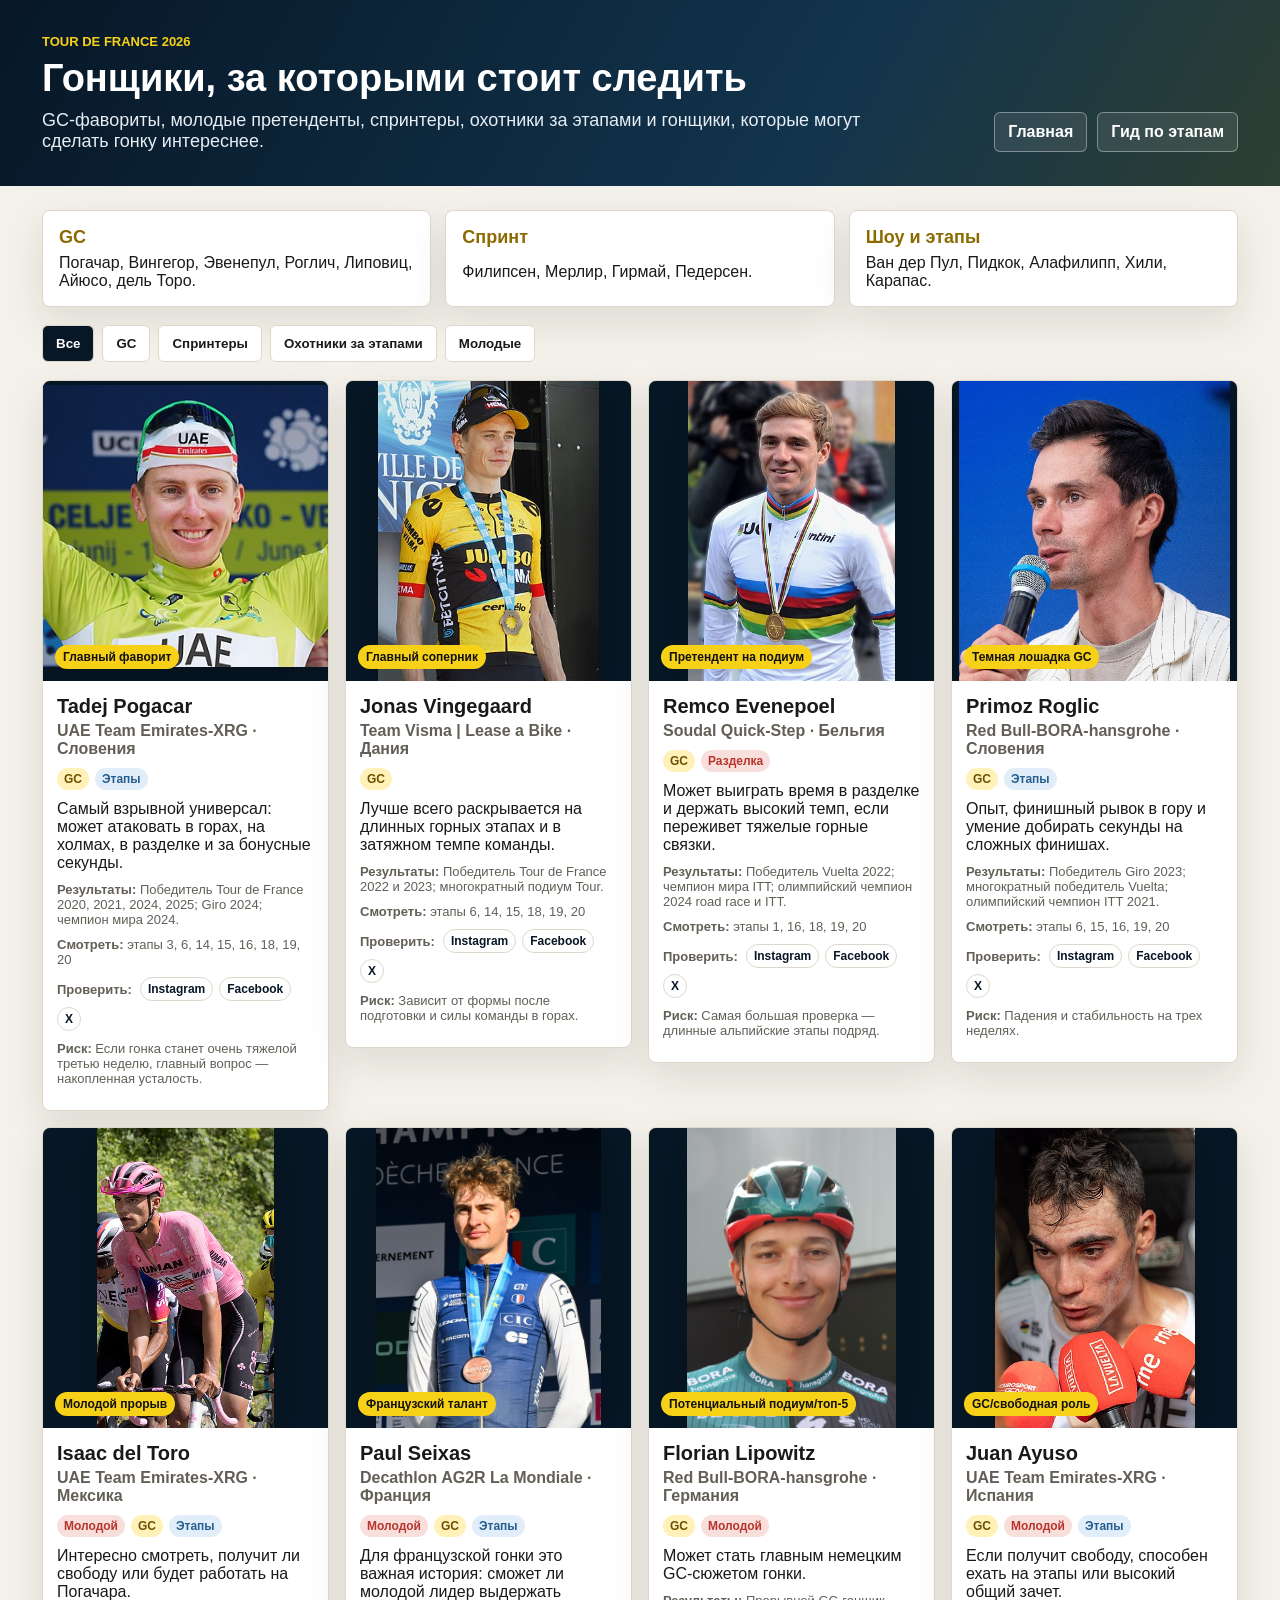
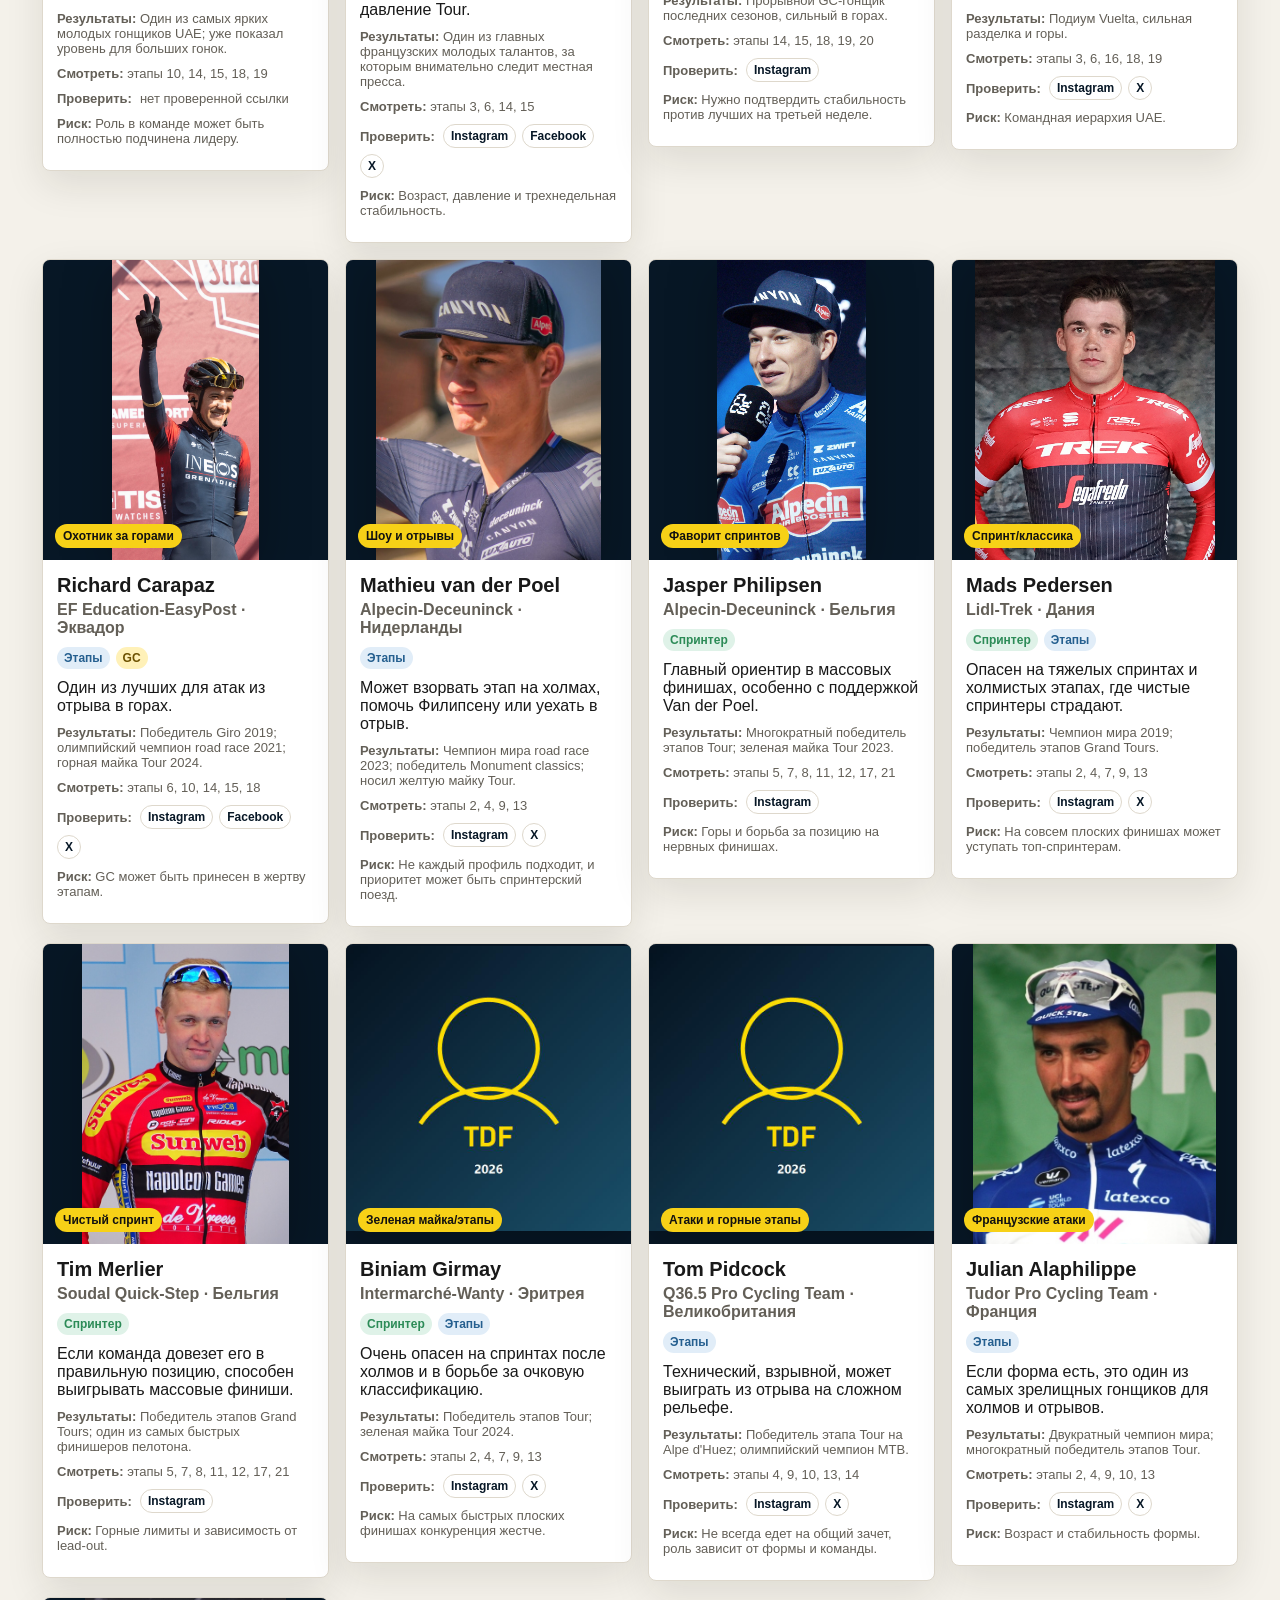
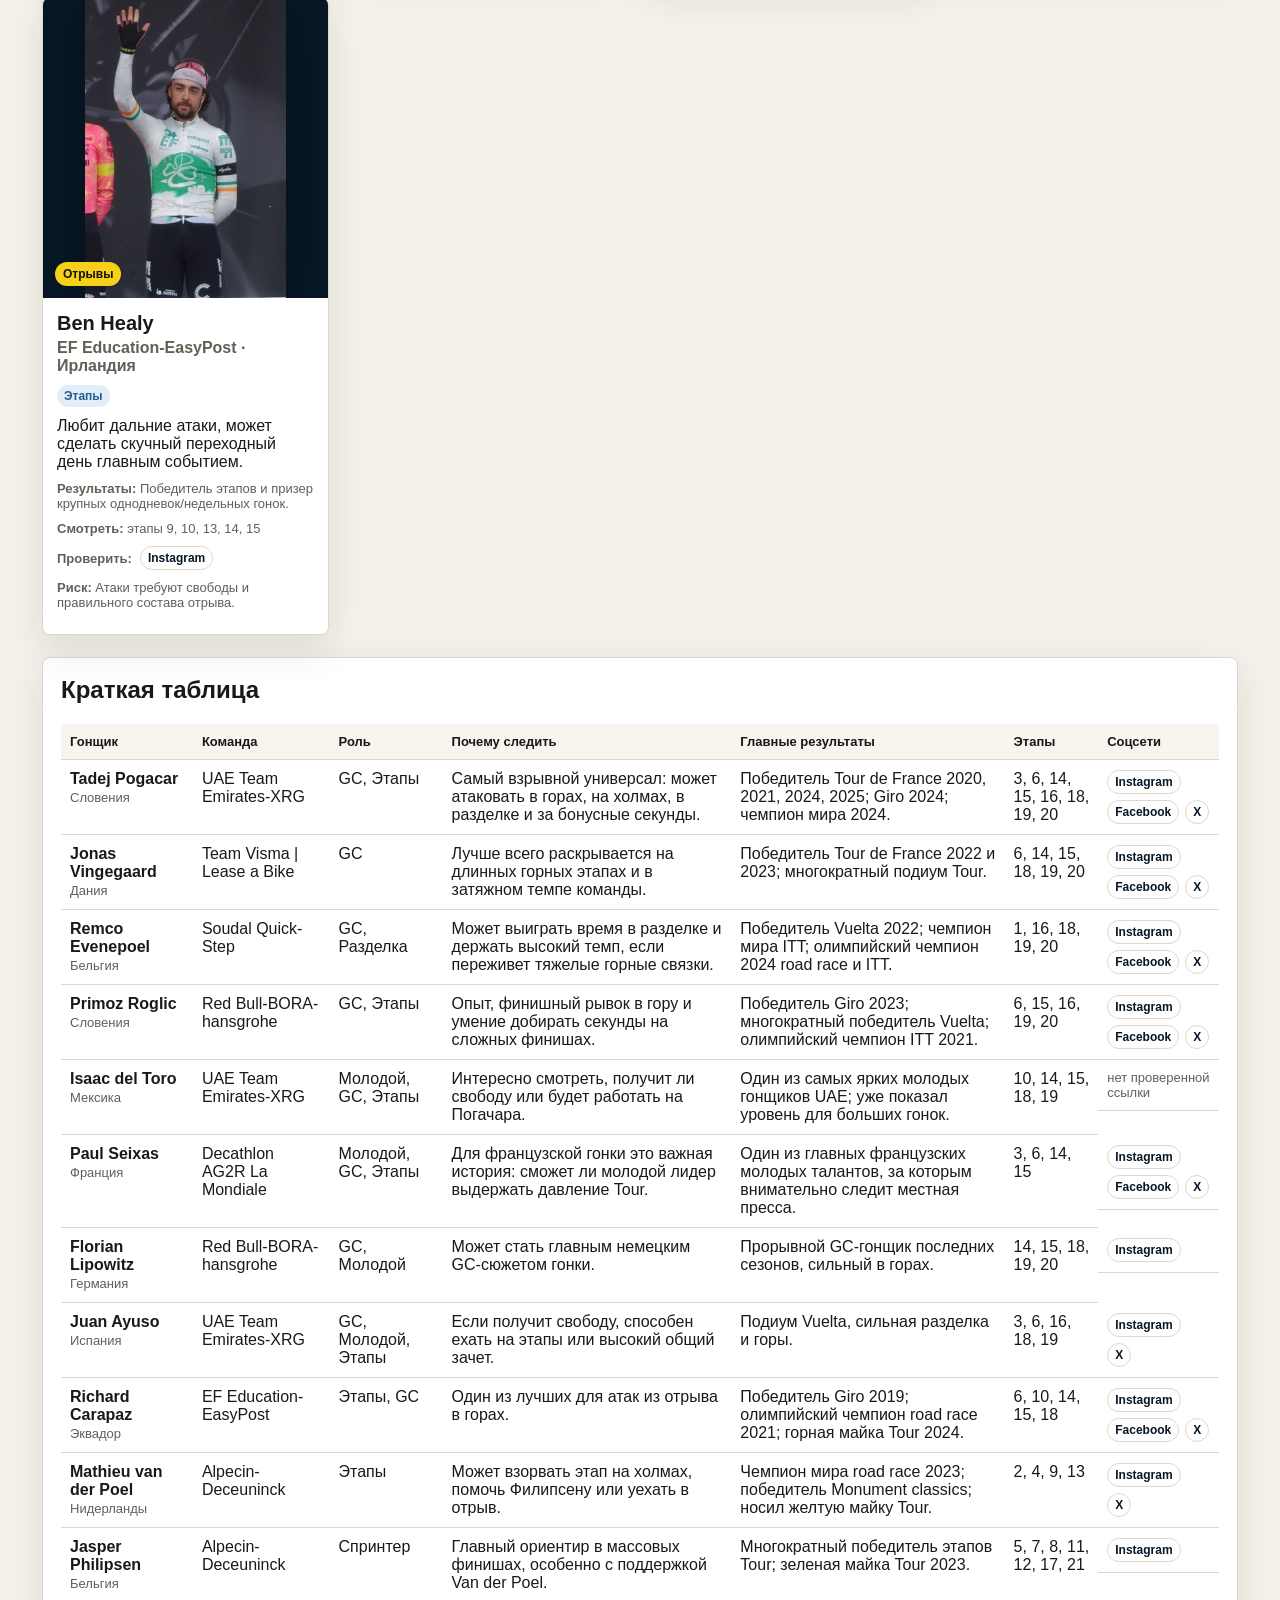
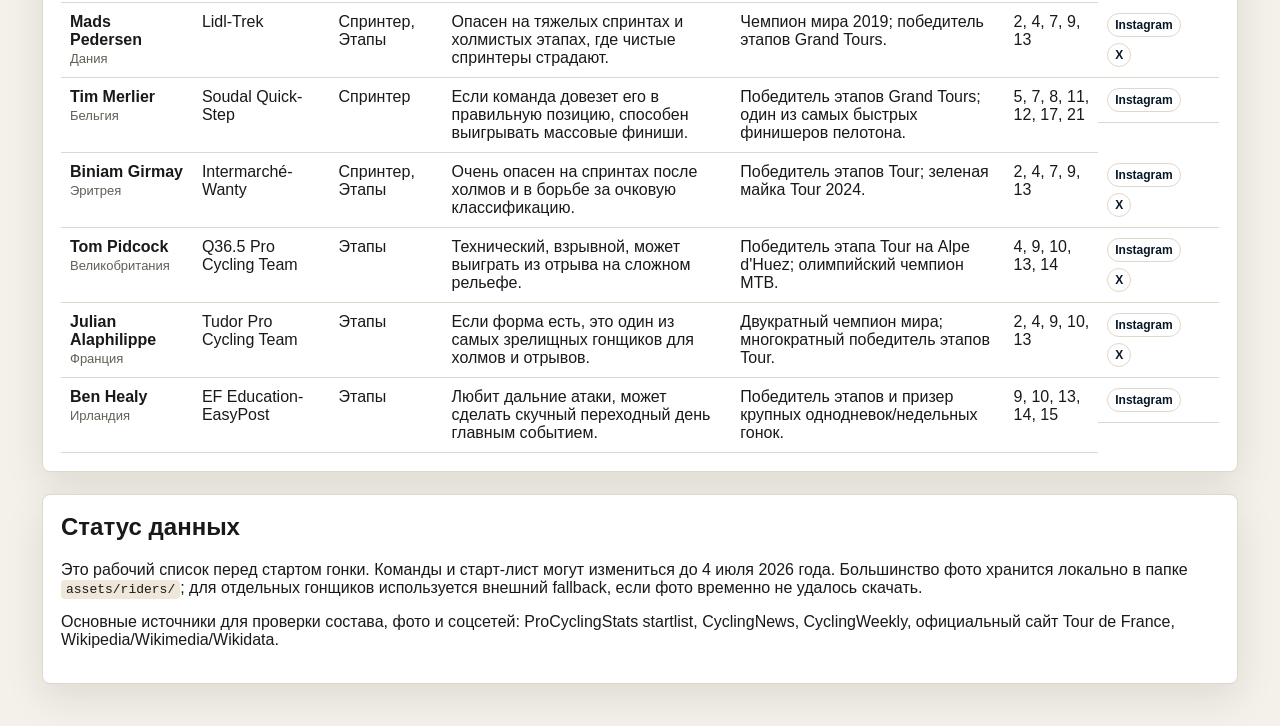
==== riders.html @ beaf96fd "Initial public website" ====
<!doctype html>
<html lang="ru">
<head>
  <meta charset="utf-8">
  <meta name="viewport" content="width=device-width, initial-scale=1">
  <title>Tour de France 2026 — за кем следить</title>
  <link rel="stylesheet" href="assets/riders.css">
</head>
<body>
  <header class="hero">
    <div>
      <p class="eyebrow">Tour de France 2026</p>
      <h1>Гонщики, за которыми стоит следить</h1>
      <p class="lead">GC-фавориты, молодые претенденты, спринтеры, охотники за этапами и гонщики, которые могут сделать гонку интереснее.</p>
    </div>
    <nav>
      <a href="index.html">Главная</a>
      <a href="stage-guide.html">Гид по этапам</a>
    </nav>
  </header>

  <main>
    <section class="summary">
      <article>
        <strong>GC</strong>
        <span>Погачар, Вингегор, Эвенепул, Роглич, Липовиц, Айюсо, дель Торо.</span>
      </article>
      <article>
        <strong>Спринт</strong>
        <span>Филипсен, Мерлир, Гирмай, Педерсен.</span>
      </article>
      <article>
        <strong>Шоу и этапы</strong>
        <span>Ван дер Пул, Пидкок, Алафилипп, Хили, Карапас.</span>
      </article>
    </section>

    <section class="controls" aria-label="Фильтры">
      <button data-filter="all" class="active">Все</button>
      <button data-filter="GC">GC</button>
      <button data-filter="Спринтер">Спринтеры</button>
      <button data-filter="Этапы">Охотники за этапами</button>
      <button data-filter="Молодой">Молодые</button>
    </section>

    <section id="riderGrid" class="grid"></section>

    <section class="table-section">
      <h2>Краткая таблица</h2>
      <div class="table-wrap">
        <table id="riderTable">
          <thead>
            <tr>
              <th>Гонщик</th>
              <th>Команда</th>
              <th>Роль</th>
              <th>Почему следить</th>
              <th>Главные результаты</th>
              <th>Этапы</th>
              <th>Соцсети</th>
            </tr>
          </thead>
          <tbody></tbody>
        </table>
      </div>
    </section>

    <section class="notes">
      <h2>Статус данных</h2>
      <p>Это рабочий список перед стартом гонки. Команды и старт-лист могут измениться до 4 июля 2026 года. Большинство фото хранится локально в папке <code>assets/riders/</code>; для отдельных гонщиков используется внешний fallback, если фото временно не удалось скачать.</p>
      <p>Основные источники для проверки состава, фото и соцсетей: ProCyclingStats startlist, CyclingNews, CyclingWeekly, официальный сайт Tour de France, Wikipedia/Wikimedia/Wikidata.</p>
    </section>
  </main>

  <script src="assets/riders-data.js"></script>
  <script src="assets/riders.js"></script>
</body>
</html>
---- assets/riders.css ----
:root {
  --bg: #f4f1ea;
  --ink: #191919;
  --muted: #635f57;
  --panel: #fff;
  --line: #ded8cc;
  --yellow: #f7d117;
  --dark: #071726;
  --green: #2c8b57;
  --red: #b7352d;
  --blue: #255f8f;
  --shadow: 0 14px 38px rgba(34, 27, 14, .10);
}

* { box-sizing: border-box; }

body {
  margin: 0;
  font-family: "Segoe UI", Arial, sans-serif;
  background: var(--bg);
  color: var(--ink);
}

.hero {
  display: flex;
  justify-content: space-between;
  gap: 24px;
  align-items: flex-end;
  padding: 34px 42px;
  color: #fff;
  background:
    linear-gradient(120deg, #071726, #12344d 64%, #2e3f32);
}

.stage-hero {
  background:
    linear-gradient(120deg, #071726, #12344d 64%, #2e3f32);
}

.eyebrow {
  margin: 0 0 8px;
  color: var(--yellow);
  text-transform: uppercase;
  font-weight: 800;
  font-size: 13px;
}

h1 {
  margin: 0 0 10px;
  font-size: 38px;
}

h2 {
  margin-top: 0;
}

.lead {
  max-width: 860px;
  margin: 0;
  color: #e6edf3;
  font-size: 18px;
}

nav {
  display: flex;
  gap: 10px;
}

nav a,
.controls button {
  border: 1px solid rgba(255,255,255,.38);
  border-radius: 6px;
  padding: 10px 13px;
  color: inherit;
  text-decoration: none;
  font-weight: 700;
  background: rgba(255,255,255,.09);
}

main {
  padding: 24px 42px 42px;
}

.summary {
  display: grid;
  grid-template-columns: repeat(3, minmax(0, 1fr));
  gap: 14px;
  margin-bottom: 18px;
}

.summary article,
.table-section,
.notes {
  background: var(--panel);
  border: 1px solid var(--line);
  border-radius: 8px;
  box-shadow: var(--shadow);
}

.summary article {
  padding: 16px;
  display: grid;
  gap: 6px;
}

.summary strong {
  color: #8b6a00;
  font-size: 18px;
}

.controls {
  display: flex;
  flex-wrap: wrap;
  gap: 8px;
  margin: 0 0 18px;
}

.controls button {
  cursor: pointer;
  color: var(--ink);
  border-color: var(--line);
  background: #fff;
}

.controls button.active {
  background: var(--dark);
  color: #fff;
}

.grid {
  display: grid;
  grid-template-columns: repeat(4, minmax(0, 1fr));
  gap: 16px;
  align-items: start;
}

.card {
  background: var(--panel);
  border: 1px solid var(--line);
  border-radius: 8px;
  overflow: hidden;
  box-shadow: var(--shadow);
}

.photo {
  height: clamp(300px, 21vw, 380px);
  background: #071726;
  position: relative;
  overflow: hidden;
}

.photo::before {
  content: "";
  position: absolute;
  inset: -18px;
  background-image:
    linear-gradient(rgba(7,23,38,.32), rgba(7,23,38,.32)),
    var(--photo-url);
  background-position: center;
  background-size: cover;
  filter: blur(16px) saturate(.95);
  transform: scale(1.08);
}

.photo::after {
  content: "";
  position: absolute;
  inset: 0;
  background: linear-gradient(180deg, rgba(7,23,38,.18), rgba(7,23,38,.48));
}

.photo img {
  position: absolute;
  inset: 0;
  z-index: 1;
  width: 100%;
  height: 100%;
  object-fit: contain;
  display: block;
  filter: drop-shadow(0 12px 24px rgba(0,0,0,.26));
}

.badge {
  position: absolute;
  z-index: 2;
  left: 12px;
  bottom: 12px;
  padding: 5px 8px;
  border-radius: 999px;
  background: var(--yellow);
  color: #111;
  font-size: 12px;
  font-weight: 800;
}

.card-body {
  padding: 14px;
}

.card h3 {
  margin: 0 0 4px;
  font-size: 20px;
}

.team {
  margin: 0 0 10px;
  color: var(--muted);
  font-weight: 700;
}

.meta {
  display: flex;
  flex-wrap: wrap;
  gap: 6px;
  margin-bottom: 10px;
}

.tag {
  padding: 4px 7px;
  border-radius: 999px;
  background: #eef1f3;
  font-size: 12px;
  font-weight: 700;
}

.tag.gc { background: #fff1b8; color: #6d5100; }
.tag.sprint { background: #dff2e8; color: var(--green); }
.tag.stage { background: #e1edf8; color: var(--blue); }
.tag.risk { background: #f8dfdc; color: var(--red); }

.card p {
  margin: 0 0 10px;
}

.small {
  color: var(--muted);
  font-size: 13px;
}

.social {
  display: flex;
  flex-wrap: wrap;
  gap: 6px;
  align-items: center;
}

.social strong {
  margin-right: 2px;
}

.social a {
  display: inline-flex;
  align-items: center;
  min-height: 24px;
  padding: 3px 7px;
  border: 1px solid var(--line);
  border-radius: 999px;
  color: var(--dark);
  background: #fff;
  font-size: 12px;
  font-weight: 800;
  text-decoration: none;
}

.social a:hover {
  border-color: var(--yellow);
  background: #fff7c9;
}

.table-section,
.notes {
  margin-top: 22px;
  padding: 18px;
}

.guide ul {
  margin: 0;
  padding-left: 22px;
}

.guide li {
  margin: 0 0 10px;
}

.guide-summary {
  margin-top: 18px;
}

.table-wrap {
  overflow-x: auto;
}

table {
  width: 100%;
  min-width: 1050px;
  border-collapse: collapse;
}

th,
td {
  padding: 10px 9px;
  border-bottom: 1px solid var(--line);
  text-align: left;
  vertical-align: top;
}

th {
  background: #f8f5ef;
  font-size: 13px;
}

code {
  background: #eee7da;
  padding: 2px 5px;
  border-radius: 4px;
}

@media (max-width: 1200px) {
  .grid { grid-template-columns: repeat(3, minmax(0, 1fr)); }
  .photo { height: 330px; }
}

@media (max-width: 820px) {
  .hero,
  main {
    padding-left: 18px;
    padding-right: 18px;
  }

  .hero,
  .summary {
    display: block;
  }

  nav,
  .summary article {
    margin-top: 12px;
  }

  .grid {
    grid-template-columns: 1fr;
  }

  .photo {
    height: 340px;
  }
}
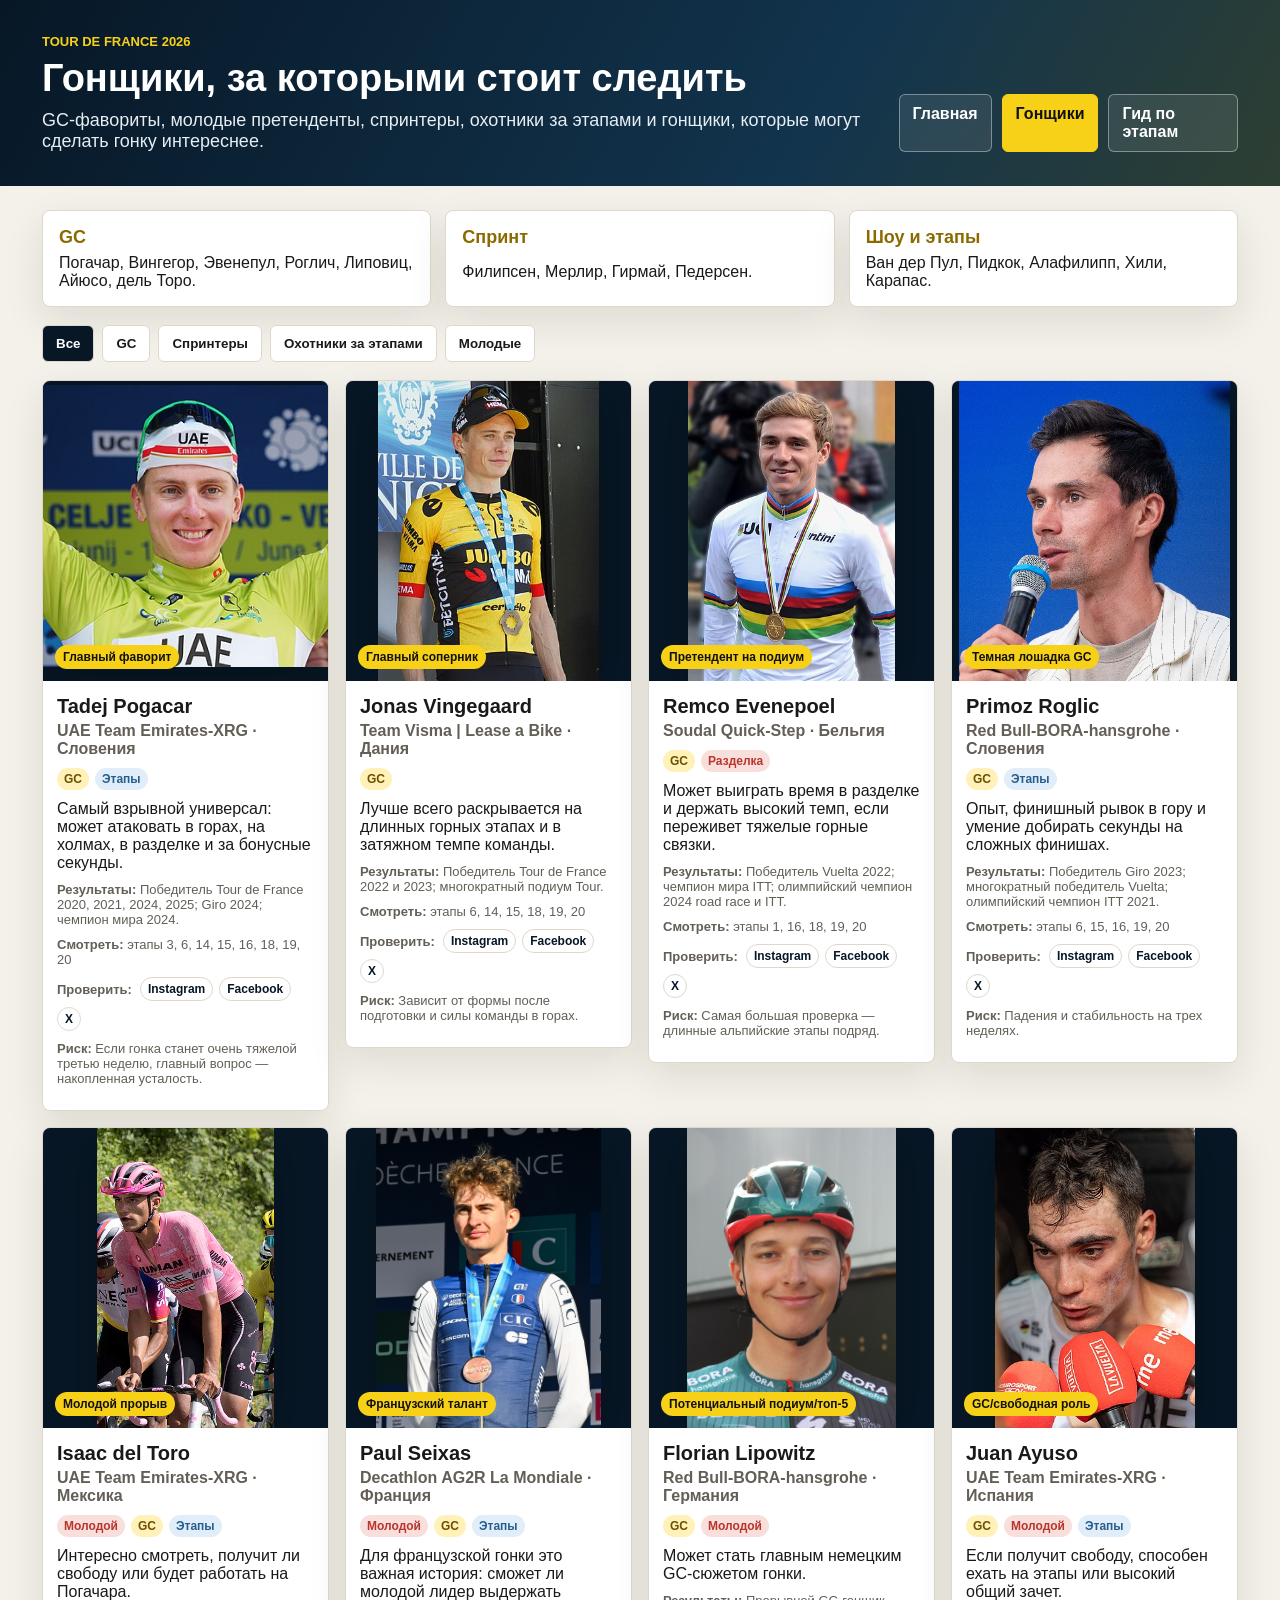
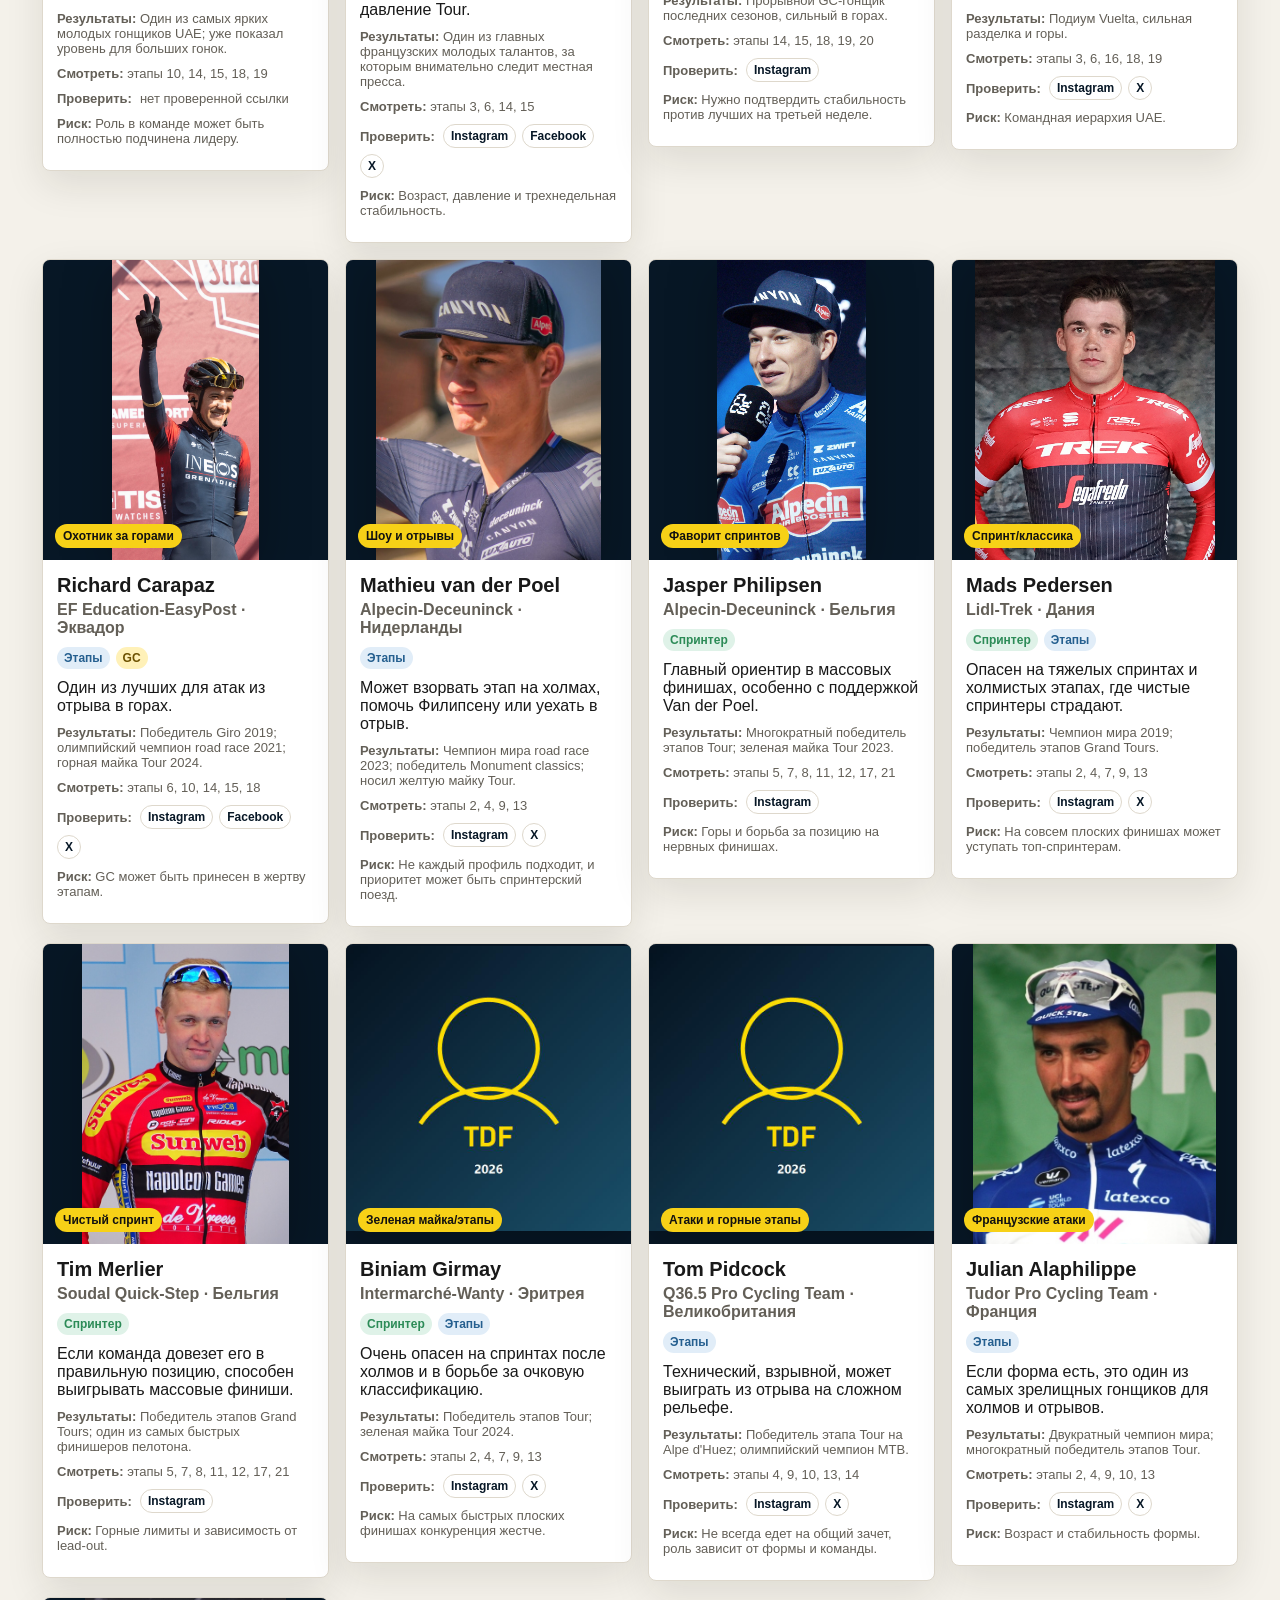
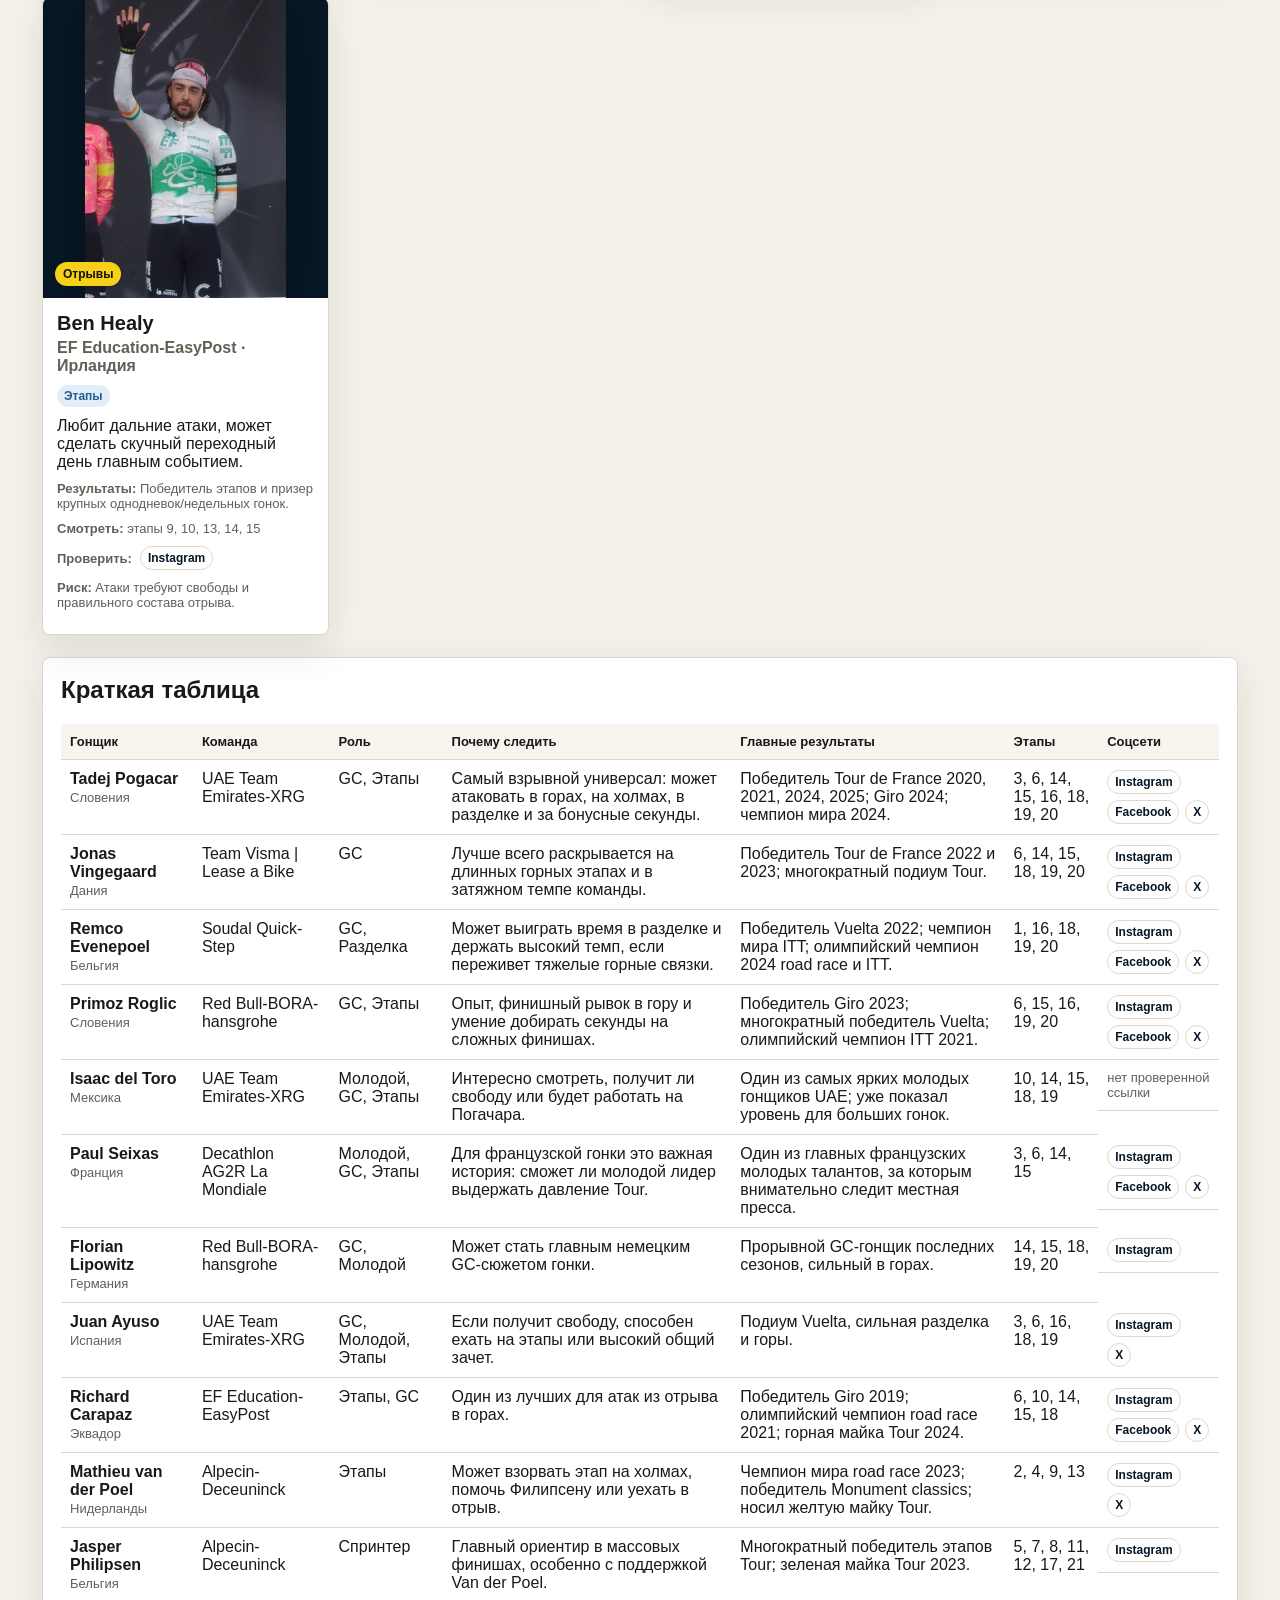
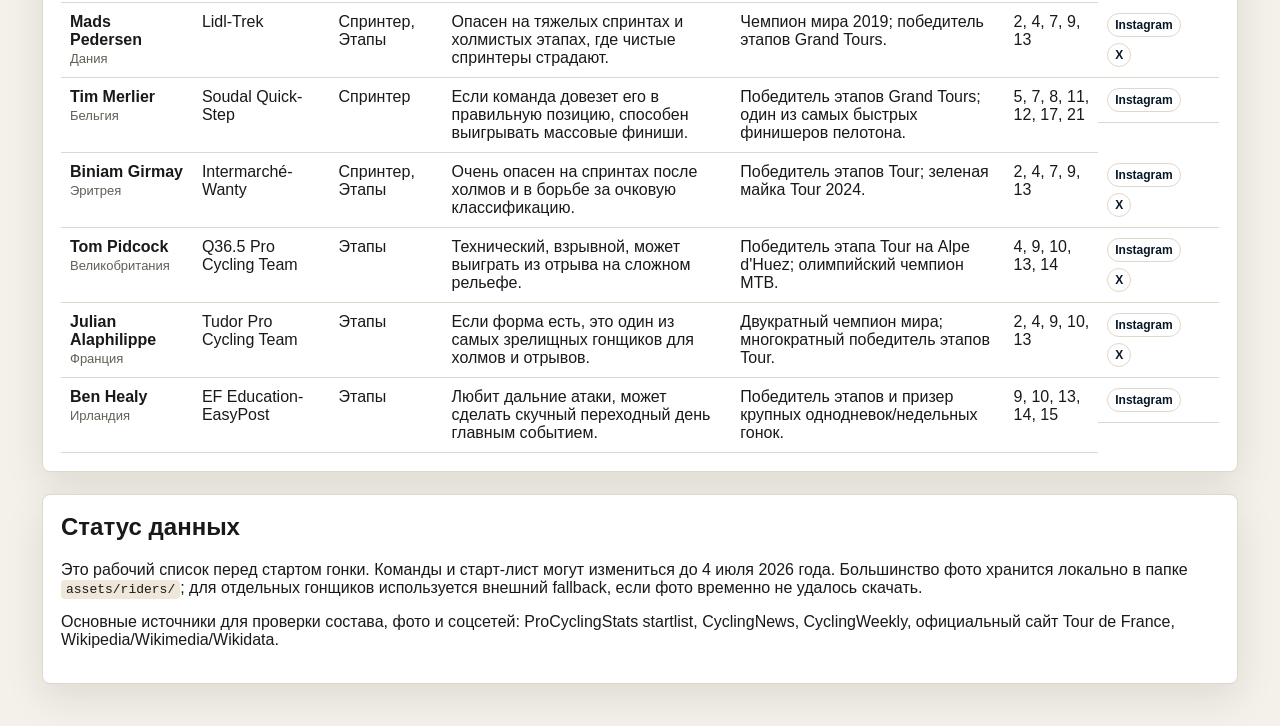
==== commit ee1177a7: "Restore full site navigation" ====
--- a/riders.html
+++ b/riders.html
@@ -15,6 +15,7 @@
     </div>
     <nav>
       <a href="index.html">Главная</a>
+      <a href="riders.html" aria-current="page">Гонщики</a>
       <a href="stage-guide.html">Гид по этапам</a>
     </nav>
   </header>
@@ -72,7 +73,7 @@
     </section>
   </main>
 
-  <script src="assets/riders-data.js"></script>
+  <script src="assets/data.js"></script>
   <script src="assets/riders.js"></script>
 </body>
 </html>
--- a/assets/riders.css
+++ b/assets/riders.css
@@ -77,6 +77,12 @@
   background: rgba(255,255,255,.09);
 }
 
+nav a[aria-current="page"] {
+  background: var(--yellow);
+  border-color: var(--yellow);
+  color: #111;
+}
+
 main {
   padding: 24px 42px 42px;
 }
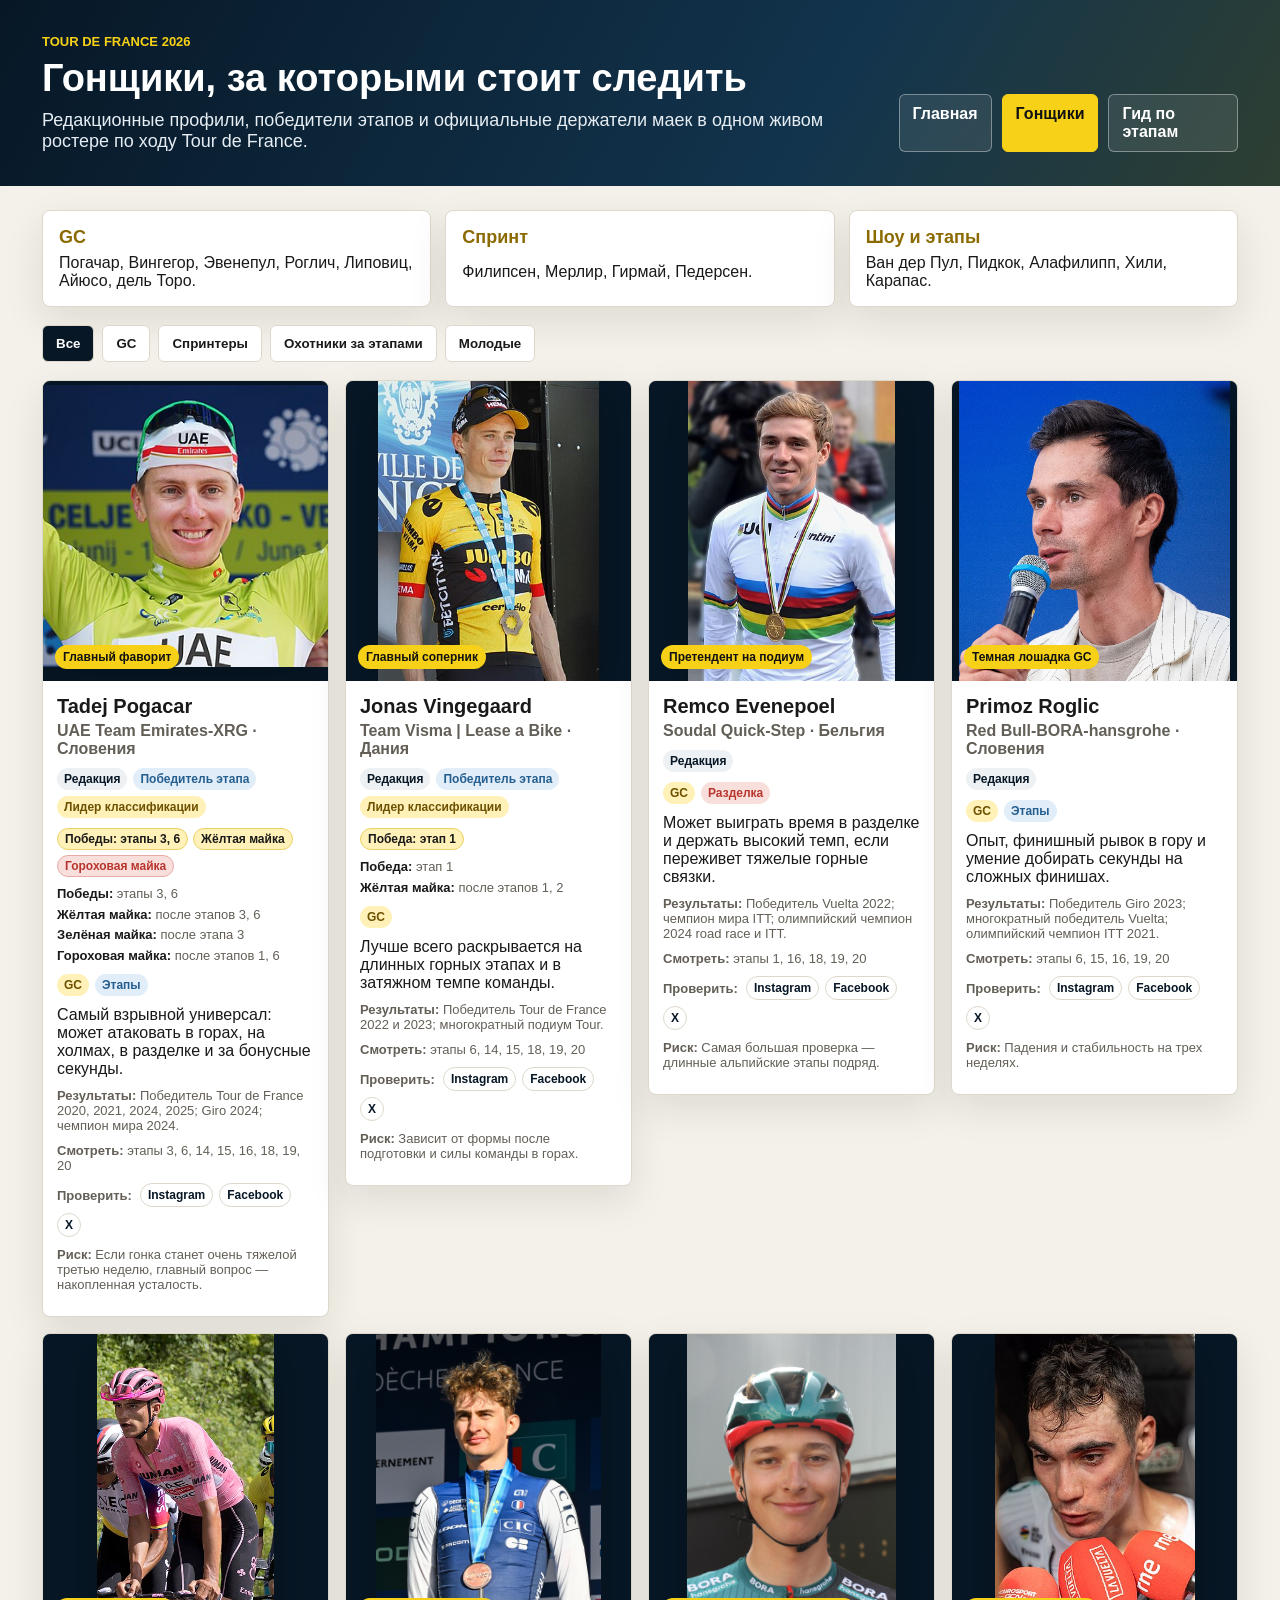
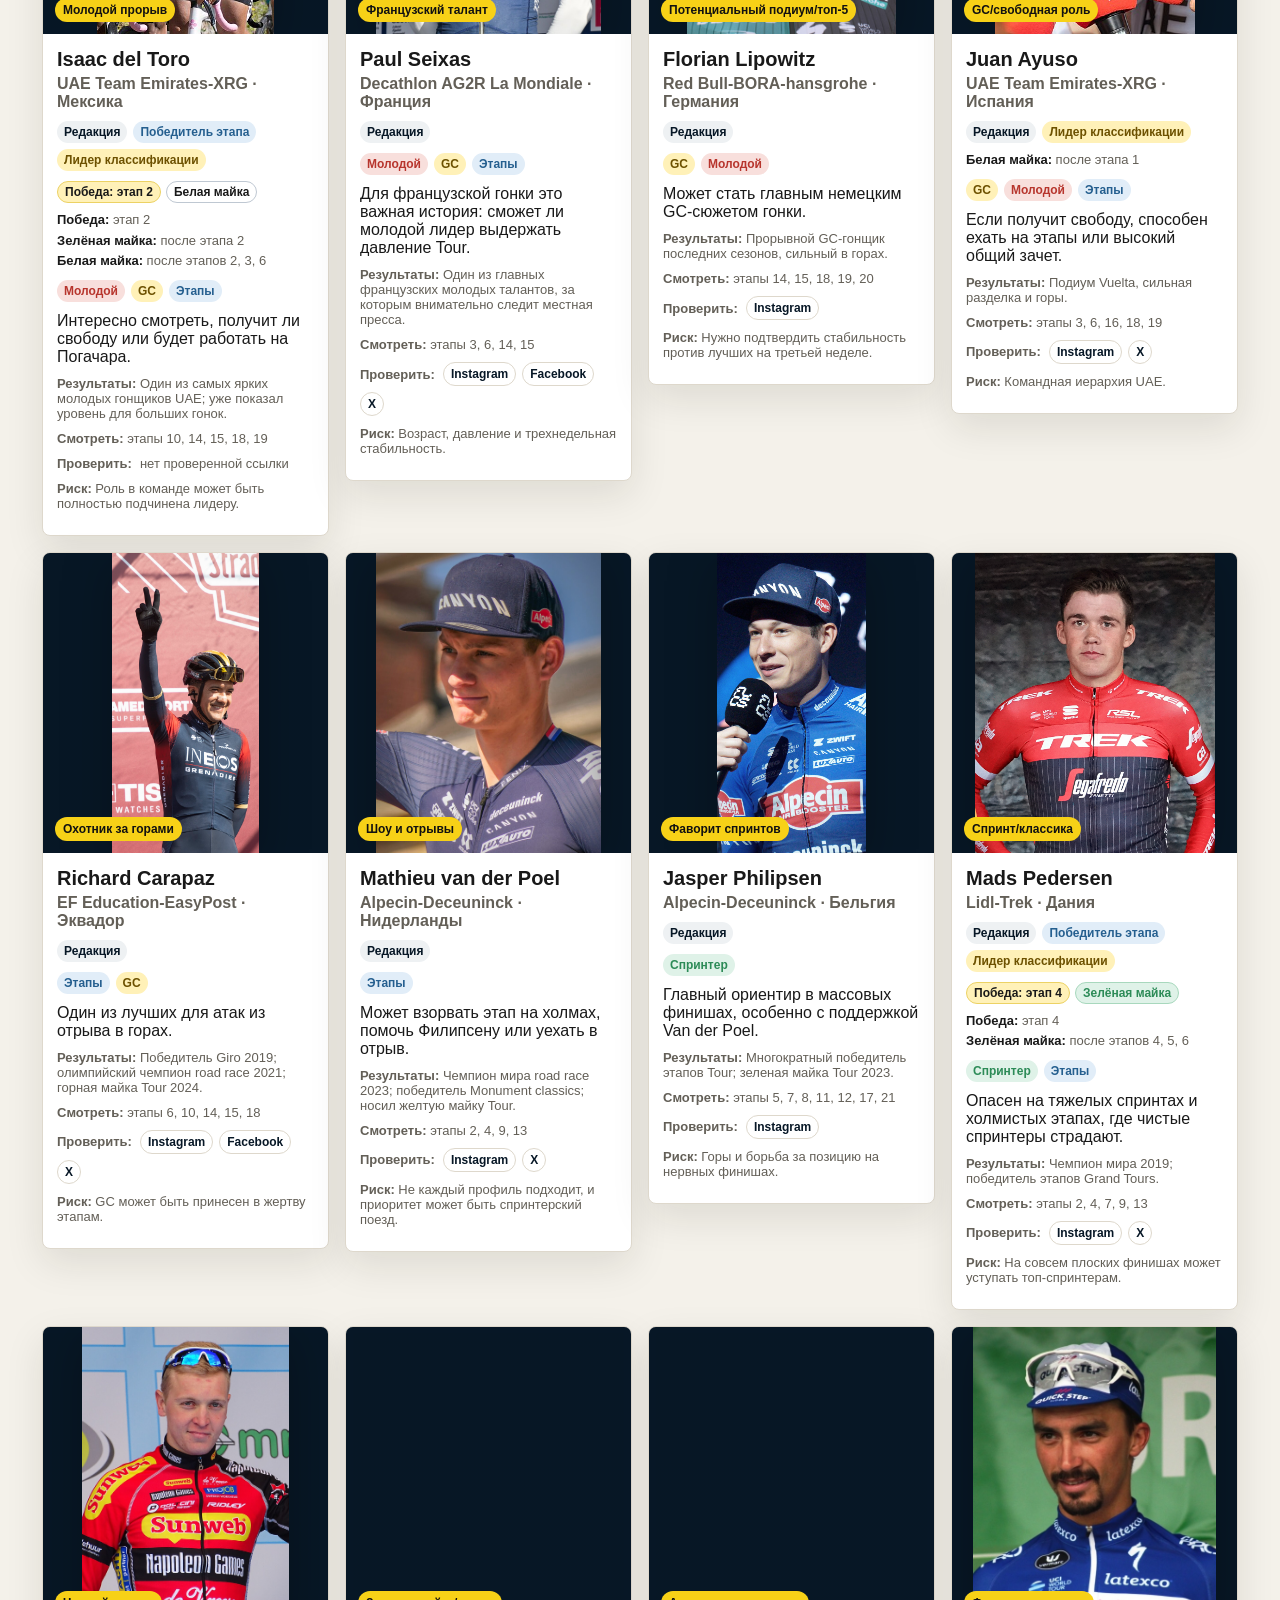
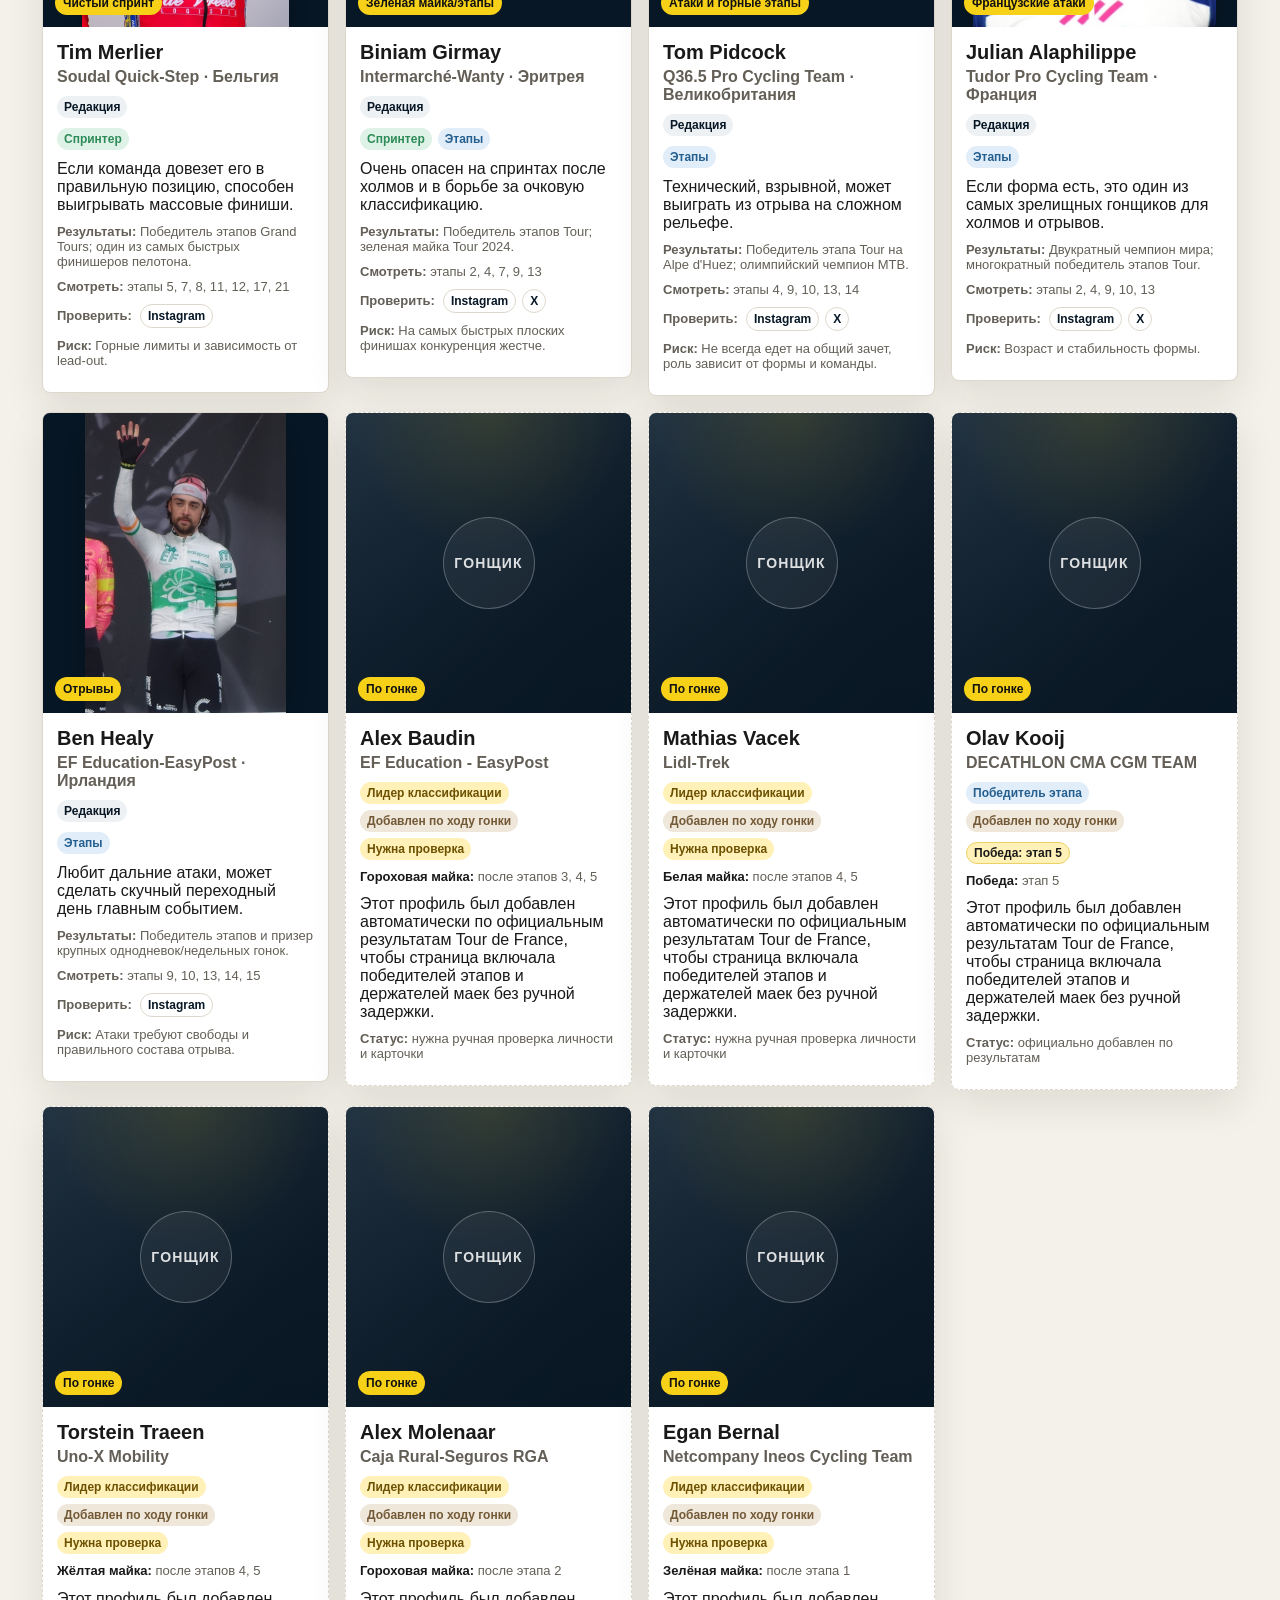
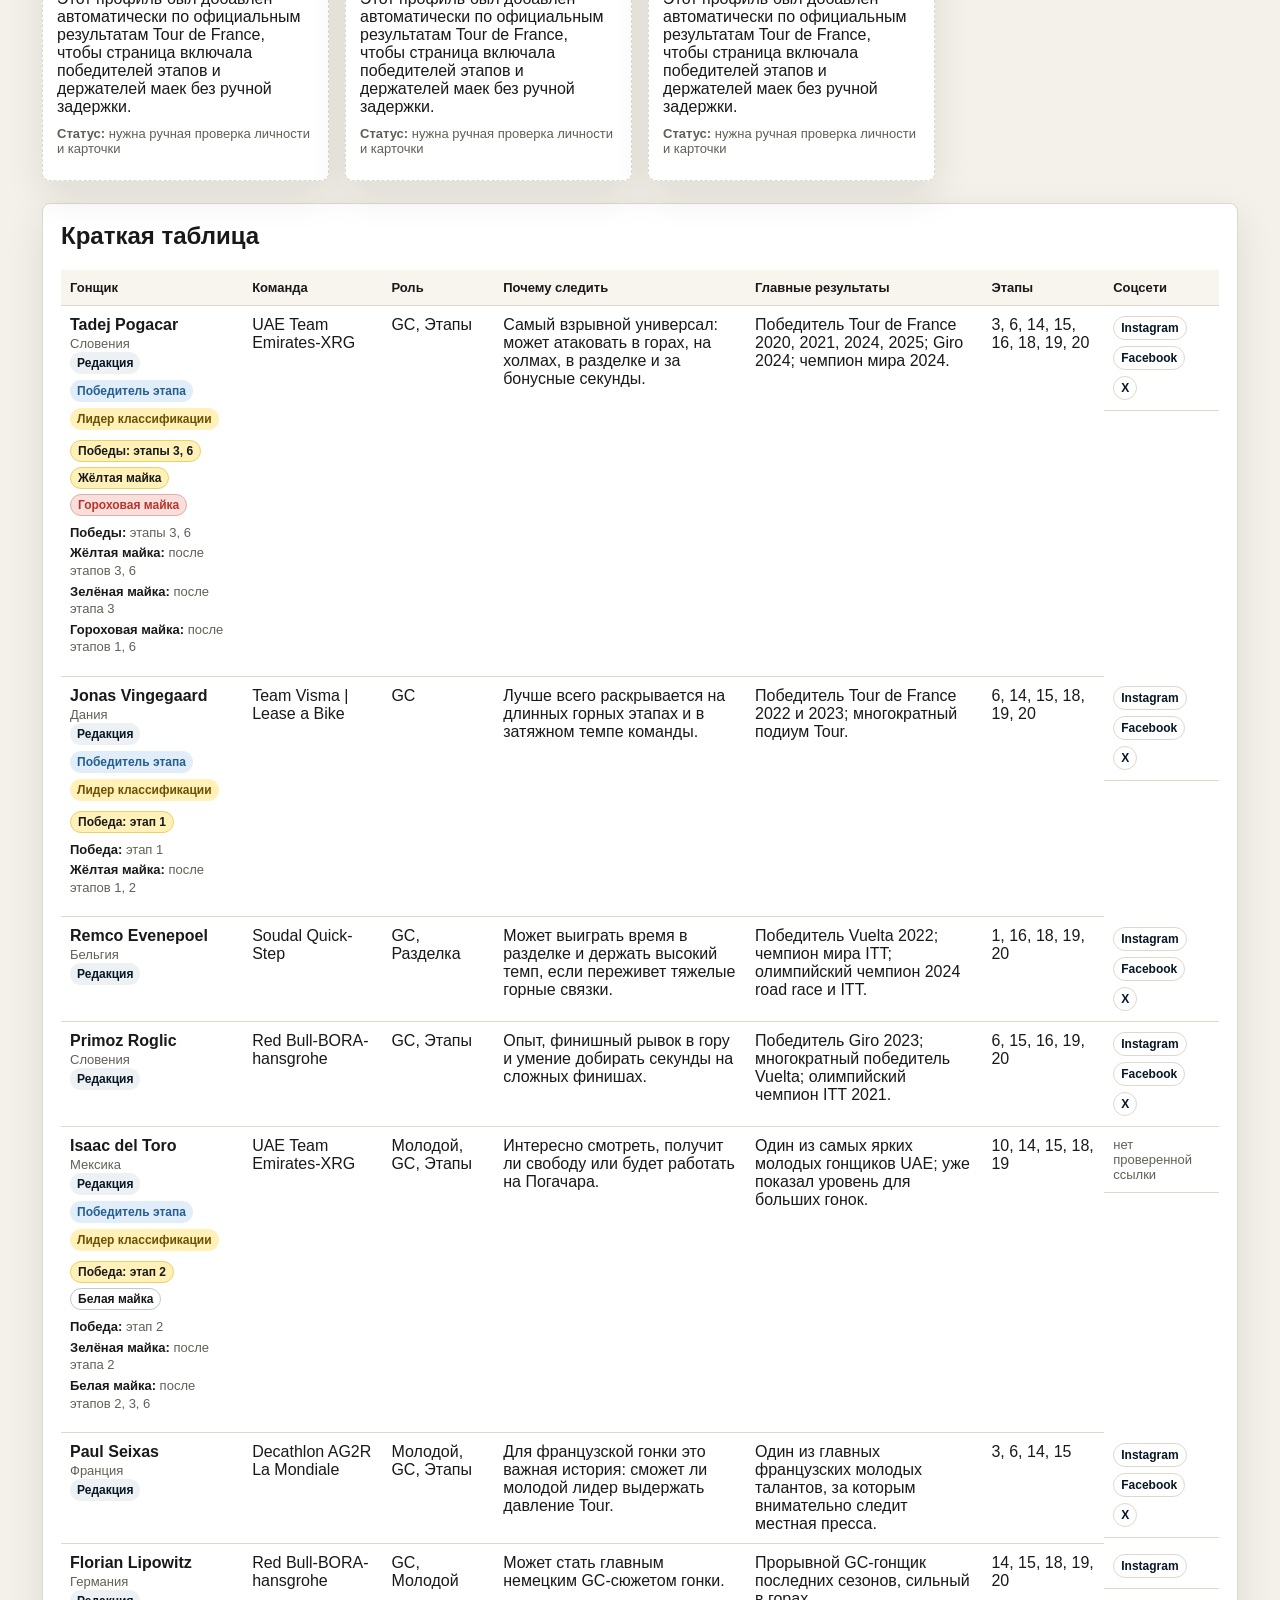
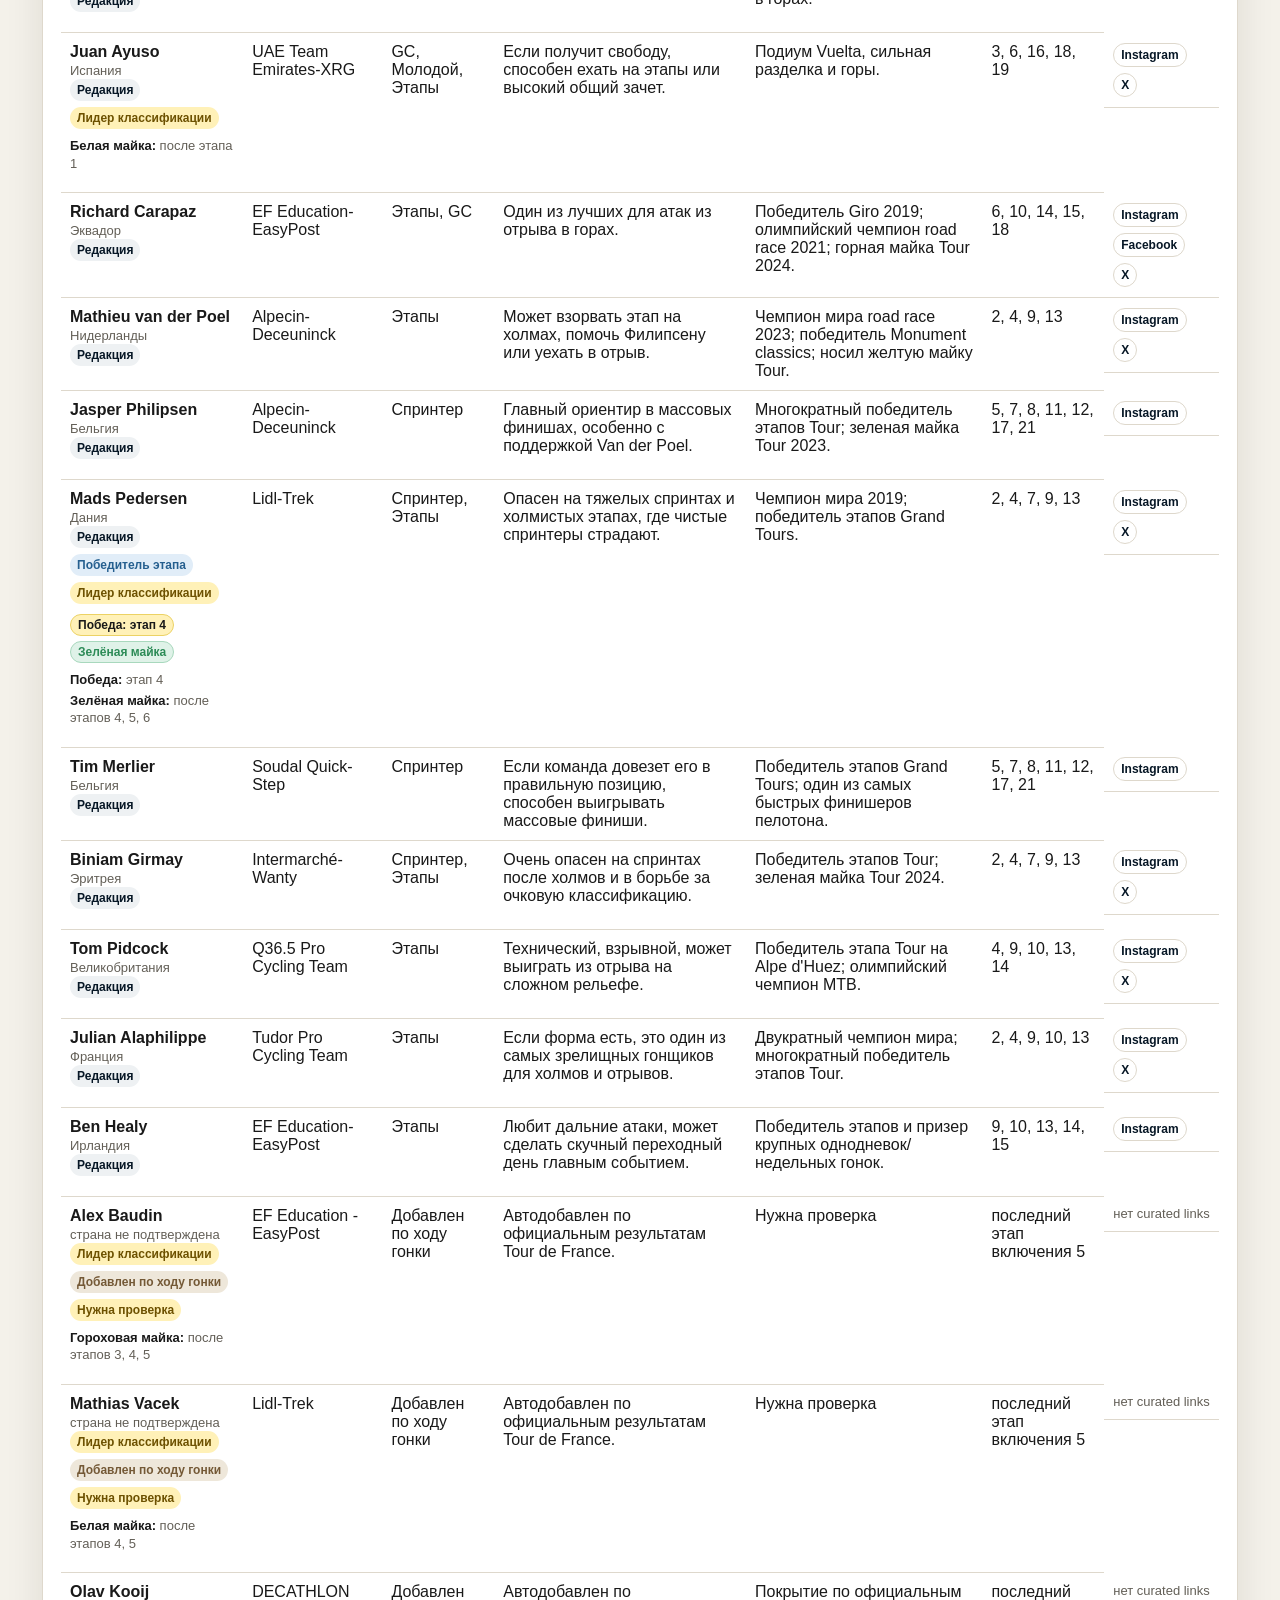
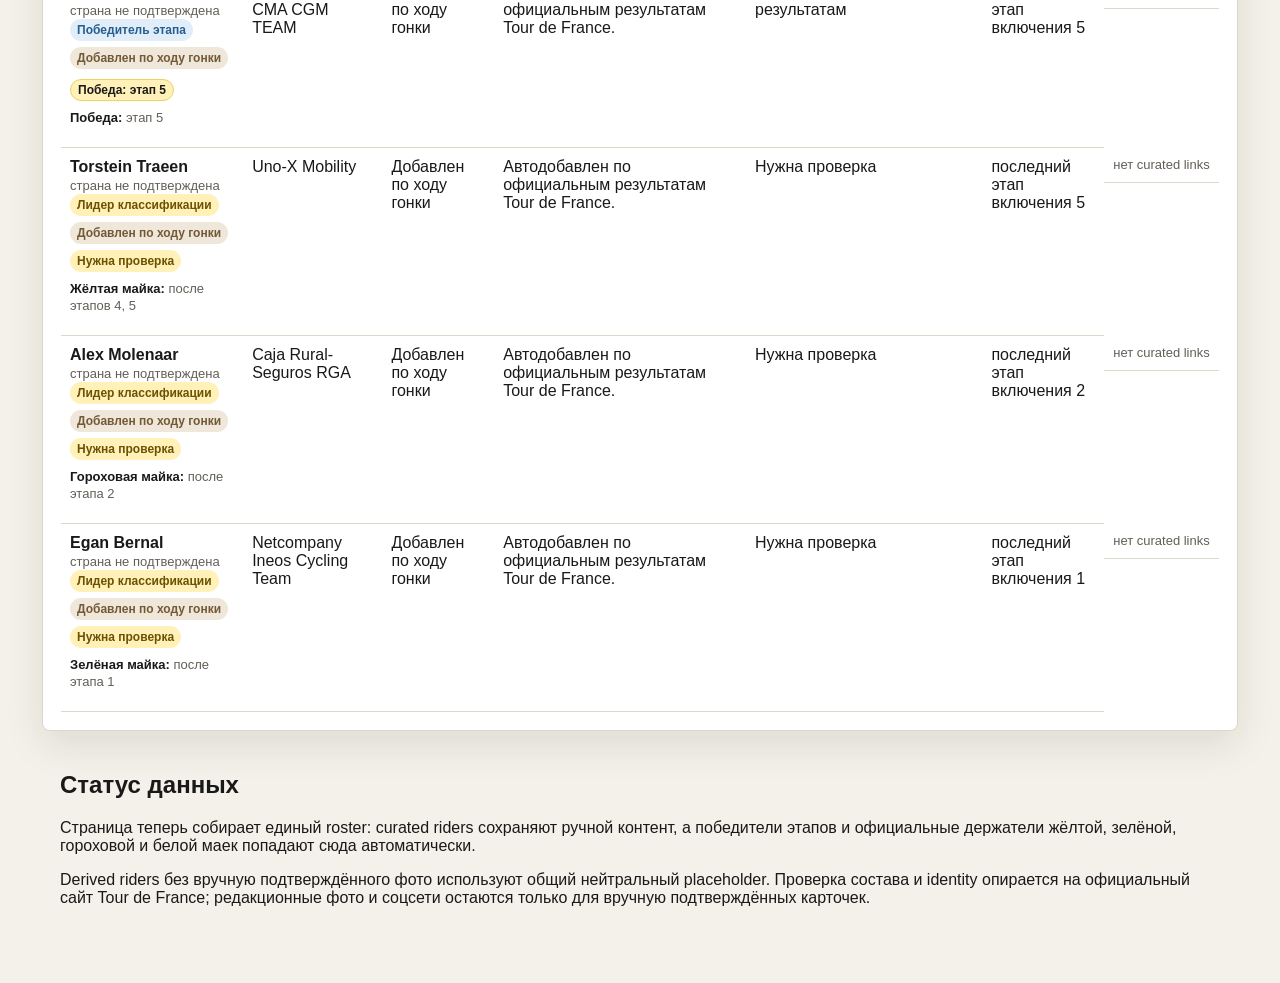
==== commit fdb97477: "Add race-derived riders to Riders page" ====
--- a/riders.html
+++ b/riders.html
@@ -11,7 +11,7 @@
     <div>
       <p class="eyebrow">Tour de France 2026</p>
       <h1>Гонщики, за которыми стоит следить</h1>
-      <p class="lead">GC-фавориты, молодые претенденты, спринтеры, охотники за этапами и гонщики, которые могут сделать гонку интереснее.</p>
+      <p class="lead">Редакционные профили, победители этапов и официальные держатели маек в одном живом ростере по ходу Tour de France.</p>
     </div>
     <nav>
       <a href="index.html">Главная</a>
@@ -68,8 +68,8 @@
 
     <section class="notes">
       <h2>Статус данных</h2>
-      <p>Это рабочий список перед стартом гонки. Команды и старт-лист могут измениться до 4 июля 2026 года. Большинство фото хранится локально в папке <code>assets/riders/</code>; для отдельных гонщиков используется внешний fallback, если фото временно не удалось скачать.</p>
-      <p>Основные источники для проверки состава, фото и соцсетей: ProCyclingStats startlist, CyclingNews, CyclingWeekly, официальный сайт Tour de France, Wikipedia/Wikimedia/Wikidata.</p>
+      <p>Страница теперь собирает единый roster: curated riders сохраняют ручной контент, а победители этапов и официальные держатели жёлтой, зелёной, гороховой и белой маек попадают сюда автоматически.</p>
+      <p>Derived riders без вручную подтверждённого фото используют общий нейтральный placeholder. Проверка состава и identity опирается на официальный сайт Tour de France; редакционные фото и соцсети остаются только для вручную подтверждённых карточек.</p>
     </section>
   </main>
 
--- a/assets/riders.css
+++ b/assets/riders.css
@@ -95,8 +95,7 @@
 }
 
 .summary article,
-.table-section,
-.notes {
+.table-section {
   background: var(--panel);
   border: 1px solid var(--line);
   border-radius: 8px;
@@ -153,6 +152,15 @@
   background: #071726;
   position: relative;
   overflow: hidden;
+}
+
+.photo-placeholder {
+  display: flex;
+  align-items: center;
+  justify-content: center;
+  background:
+    radial-gradient(circle at top, rgba(247,209,23,.18), transparent 42%),
+    linear-gradient(140deg, #233545, #0b1722 70%);
 }
 
 .photo::before {
@@ -175,6 +183,14 @@
   background: linear-gradient(180deg, rgba(7,23,38,.18), rgba(7,23,38,.48));
 }
 
+.photo-placeholder::before {
+  background-image:
+    linear-gradient(rgba(7,23,38,.18), rgba(7,23,38,.18)),
+    linear-gradient(135deg, rgba(255,255,255,.06), rgba(255,255,255,0));
+  filter: none;
+  transform: none;
+}
+
 .photo img {
   position: absolute;
   inset: 0;
@@ -184,6 +200,24 @@
   object-fit: contain;
   display: block;
   filter: drop-shadow(0 12px 24px rgba(0,0,0,.26));
+}
+
+.placeholder-mark {
+  position: relative;
+  z-index: 1;
+  width: 92px;
+  height: 92px;
+  border: 1px solid rgba(255,255,255,.26);
+  border-radius: 50%;
+  display: flex;
+  align-items: center;
+  justify-content: center;
+  color: rgba(255,255,255,.85);
+  font-size: 14px;
+  font-weight: 800;
+  letter-spacing: .08em;
+  text-transform: uppercase;
+  background: rgba(255,255,255,.06);
 }
 
 .badge {
@@ -221,6 +255,62 @@
   margin-bottom: 10px;
 }
 
+.result-badges {
+  display: flex;
+  flex-wrap: wrap;
+  gap: 5px;
+  margin: 0 0 10px;
+}
+
+.result-badge {
+  display: inline-flex;
+  align-items: center;
+  min-height: 22px;
+  padding: 3px 7px;
+  border: 1px solid var(--line);
+  border-radius: 999px;
+  background: #fff;
+  color: var(--ink);
+  font-size: 12px;
+  font-weight: 800;
+}
+
+.result-badge.win,
+.result-badge.yellow {
+  background: #fff1b8;
+  border-color: #ecd264;
+}
+
+.result-badge.green {
+  background: #dff2e8;
+  border-color: #a8d8bd;
+  color: var(--green);
+}
+
+.result-badge.polka {
+  background: #f8dfdc;
+  border-color: #e7aaa4;
+  color: var(--red);
+}
+
+.result-badge.white {
+  background: #fff;
+  border-color: #bfc8d2;
+}
+
+.race-history {
+  display: grid;
+  gap: 3px;
+  margin: -2px 0 10px;
+  color: var(--muted);
+  font-size: 13px;
+  line-height: 1.35;
+}
+
+.race-history strong {
+  color: var(--ink);
+}
+
 .tag {
   padding: 4px 7px;
   border-radius: 999px;
@@ -233,9 +323,20 @@
 .tag.sprint { background: #dff2e8; color: var(--green); }
 .tag.stage { background: #e1edf8; color: var(--blue); }
 .tag.risk { background: #f8dfdc; color: var(--red); }
+.tag.info { background: #eef1f3; color: var(--dark); }
+.tag.derived { background: #eee7da; color: #745936; }
+.tag.warn { background: #fff1b8; color: #6d5100; }
+
+.source-meta {
+  margin-bottom: 10px;
+}
 
 .card p {
   margin: 0 0 10px;
+}
+
+.card-derived {
+  border-style: dashed;
 }
 
 .small {
@@ -292,6 +393,74 @@
   margin-top: 18px;
 }
 
+.section-heading {
+  display: flex;
+  justify-content: space-between;
+  gap: 16px;
+  align-items: flex-start;
+  margin-bottom: 12px;
+}
+
+.section-heading h2,
+.section-heading p {
+  margin-bottom: 0;
+}
+
+.source-link {
+  display: inline-flex;
+  align-items: center;
+  min-height: 30px;
+  padding: 5px 9px;
+  border: 1px solid var(--line);
+  border-radius: 6px;
+  color: var(--dark);
+  background: #fff;
+  font-size: 13px;
+  font-weight: 800;
+  text-decoration: none;
+}
+
+.source-link:hover {
+  border-color: var(--yellow);
+  background: #fff7c9;
+}
+
+.leader-grid {
+  display: grid;
+  grid-template-columns: repeat(4, minmax(0, 1fr));
+  gap: 10px;
+  margin: 0 0 14px;
+}
+
+.leader-card {
+  display: grid;
+  gap: 4px;
+  min-width: 0;
+  padding: 10px 12px;
+  border: 1px solid var(--line);
+  border-left-width: 5px;
+  border-radius: 6px;
+  background: #fff;
+}
+
+.leader-card span {
+  color: var(--muted);
+  font-size: 12px;
+  font-weight: 800;
+  text-transform: uppercase;
+}
+
+.leader-card strong {
+  overflow: hidden;
+  text-overflow: ellipsis;
+  white-space: nowrap;
+}
+
+.leader-yellow { border-left-color: var(--yellow); }
+.leader-green { border-left-color: var(--green); }
+.leader-polka { border-left-color: var(--red); }
+.leader-white { border-left-color: #bfc8d2; }
+
 .table-wrap {
   overflow-x: auto;
 }
@@ -300,6 +469,38 @@
   width: 100%;
   min-width: 1050px;
   border-collapse: collapse;
+}
+
+.gc-table {
+  min-width: 560px;
+}
+
+.gc-position {
+  width: 44px;
+  font-weight: 800;
+}
+
+.gc-team {
+  max-width: 220px;
+  color: var(--muted);
+  overflow: hidden;
+  text-overflow: ellipsis;
+  white-space: nowrap;
+}
+
+.gc-time {
+  font-weight: 800;
+  white-space: nowrap;
+}
+
+.source-note {
+  margin-top: 18px;
+  color: var(--muted);
+  font-size: 13px;
+}
+
+.source-note p {
+  margin: 0;
 }
 
 th,
@@ -343,6 +544,18 @@
     margin-top: 12px;
   }
 
+  .section-heading {
+    display: block;
+  }
+
+  .source-link {
+    margin-top: 10px;
+  }
+
+  .leader-grid {
+    grid-template-columns: repeat(2, minmax(0, 1fr));
+  }
+
   .grid {
     grid-template-columns: 1fr;
   }
@@ -351,3 +564,13 @@
     height: 340px;
   }
 }
+
+@media (max-width: 520px) {
+  .leader-grid {
+    grid-template-columns: 1fr;
+  }
+
+  .gc-table {
+    min-width: 500px;
+  }
+}
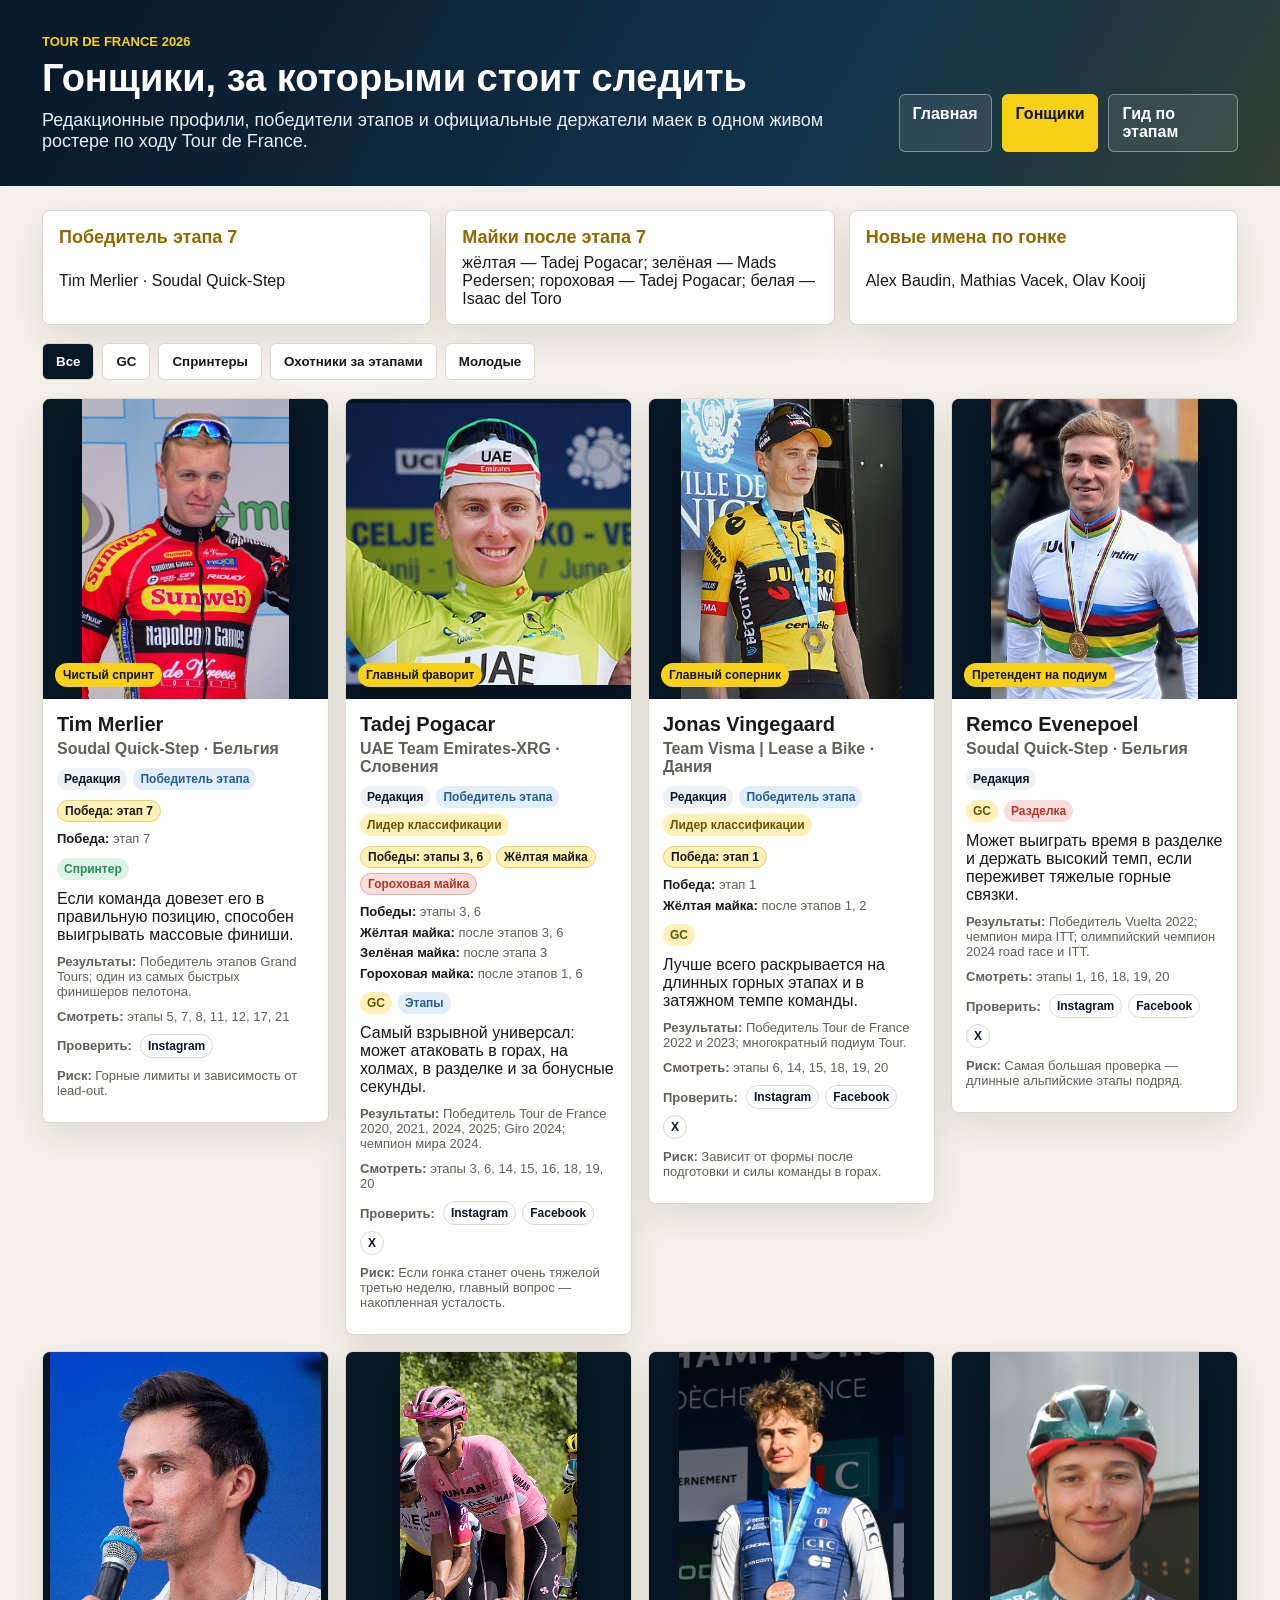
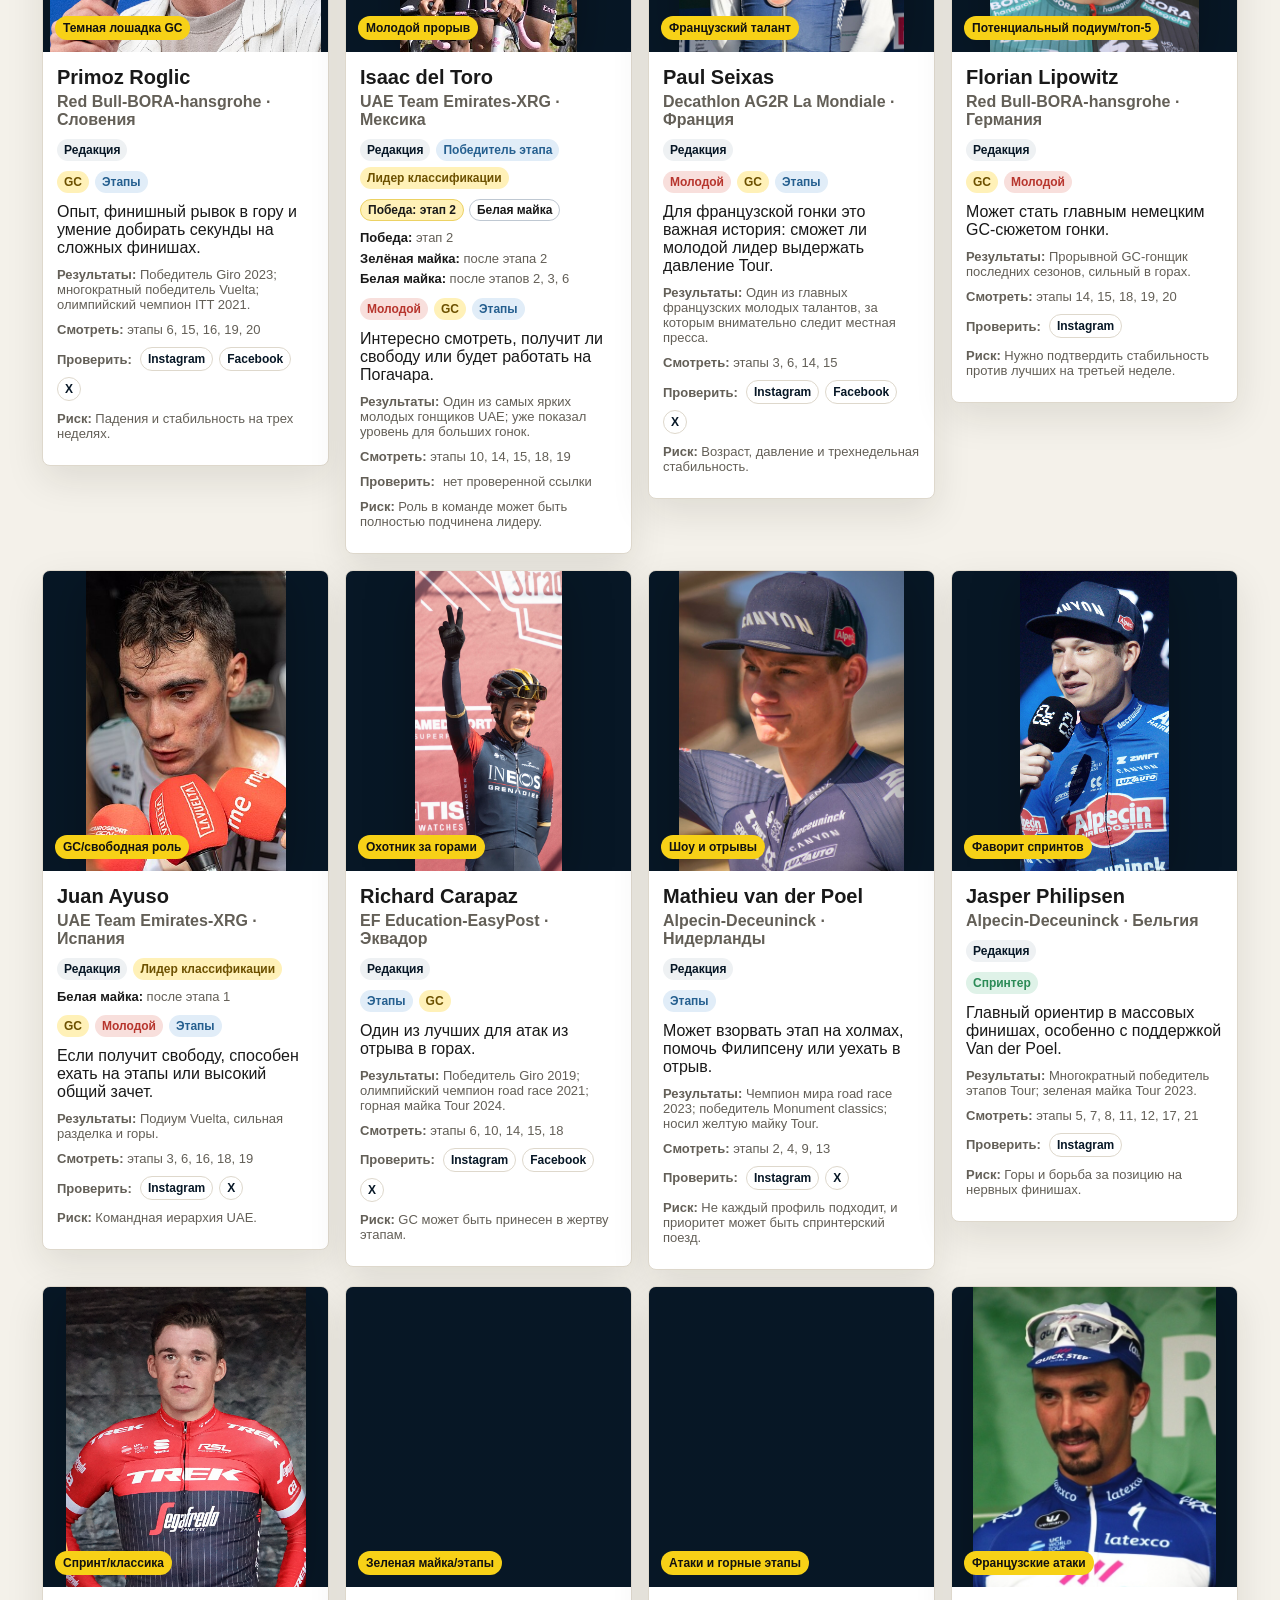
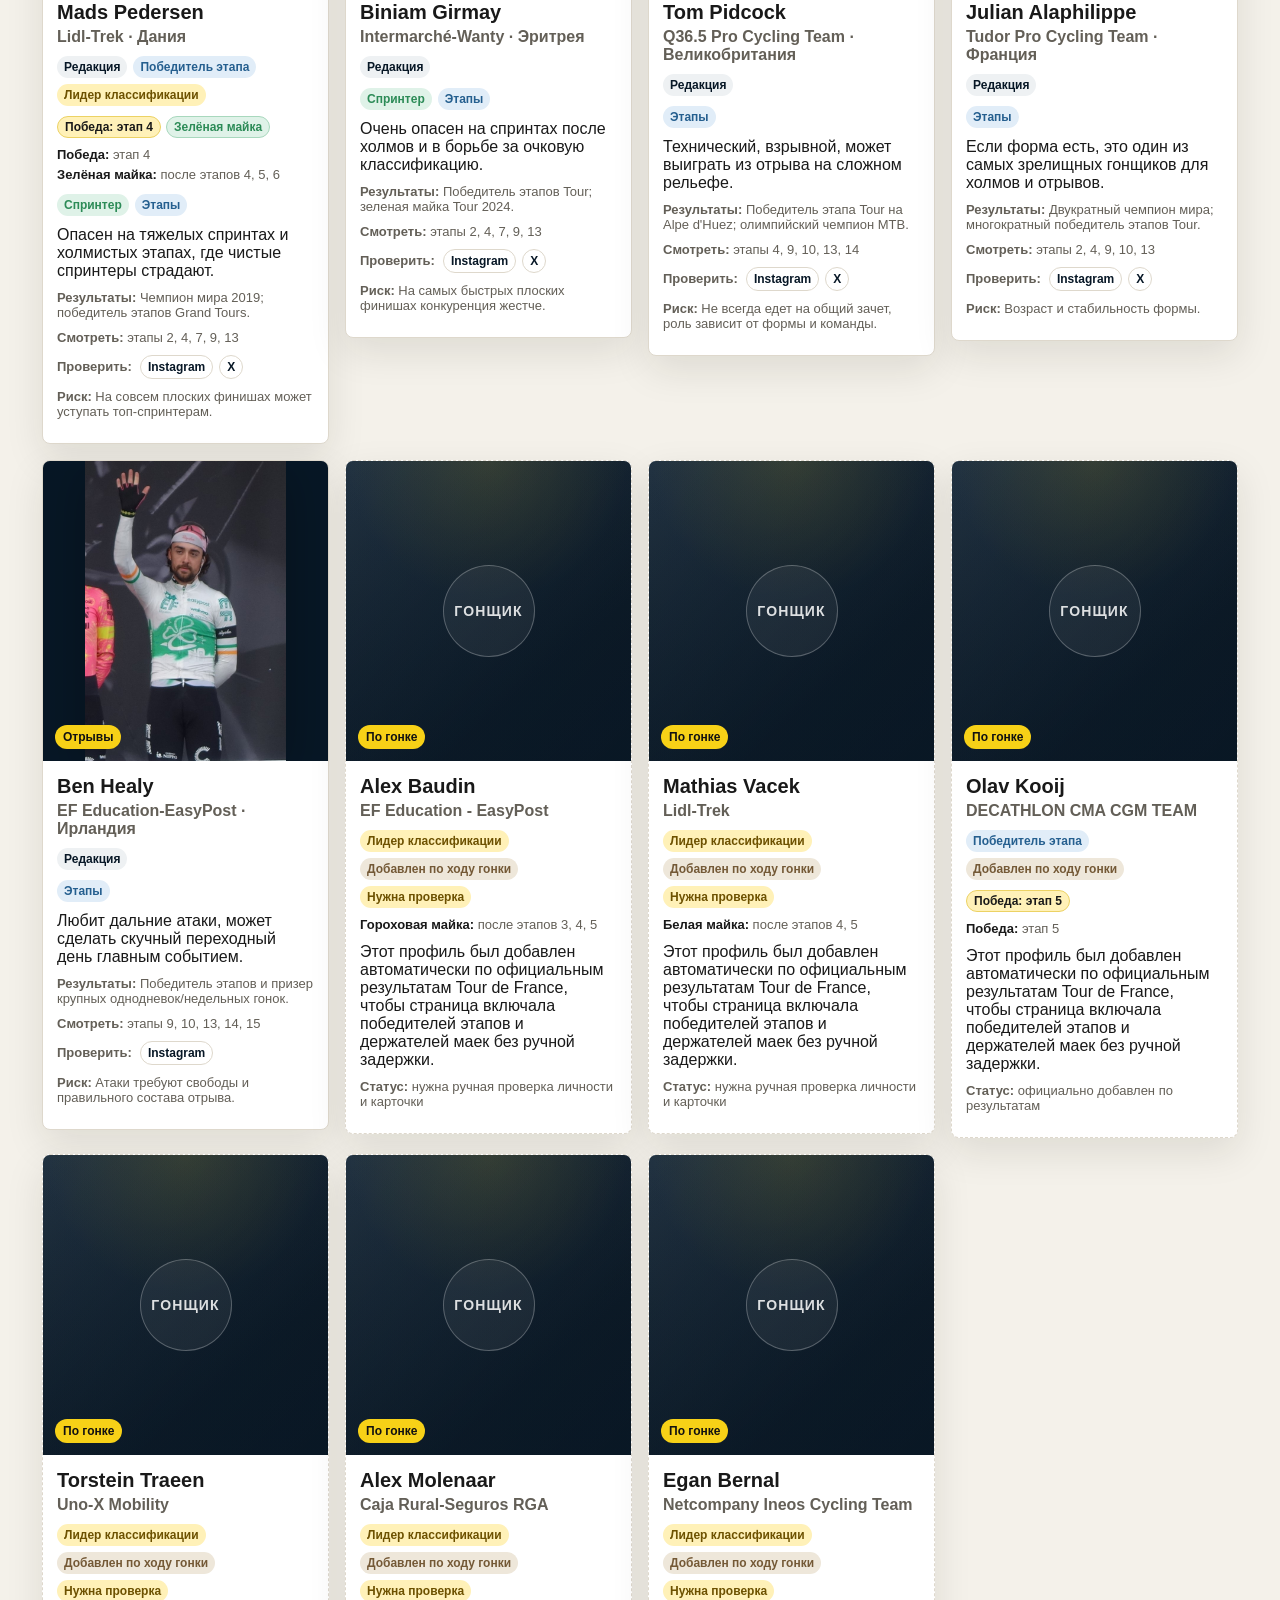
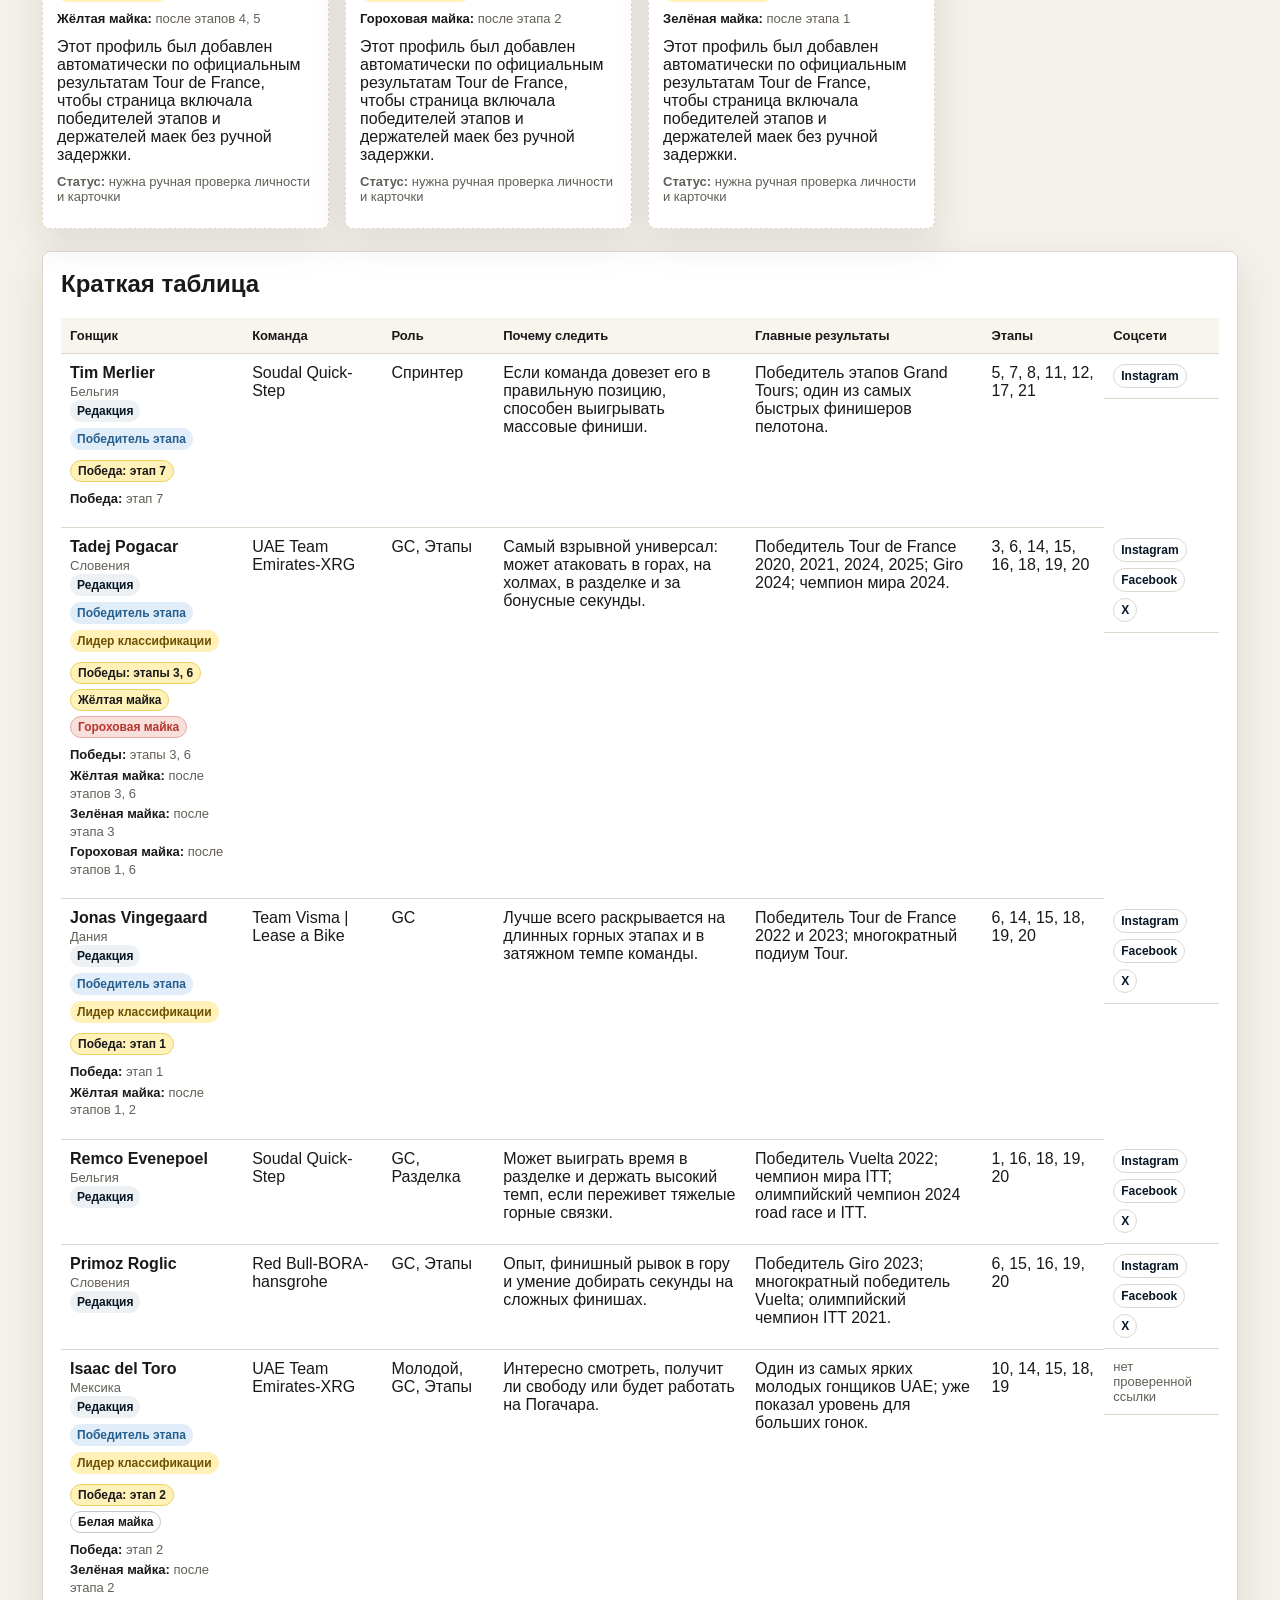
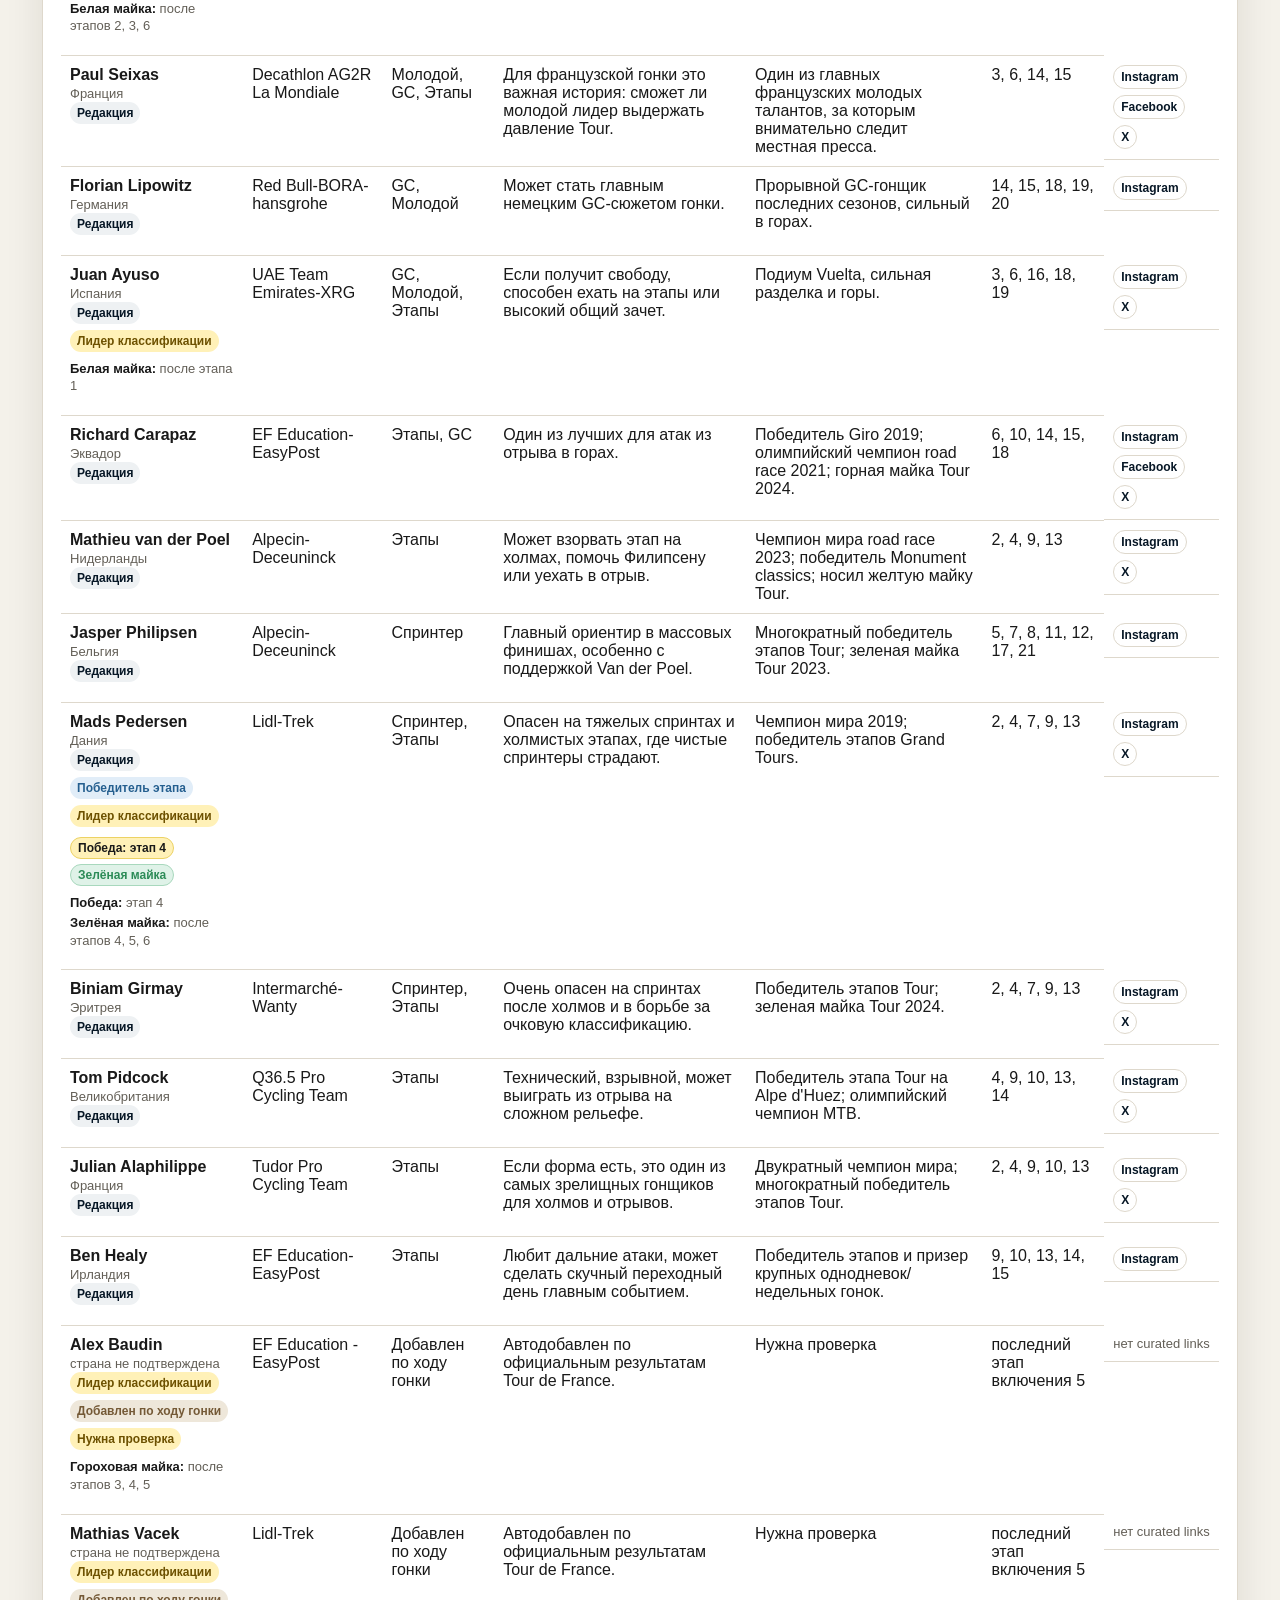
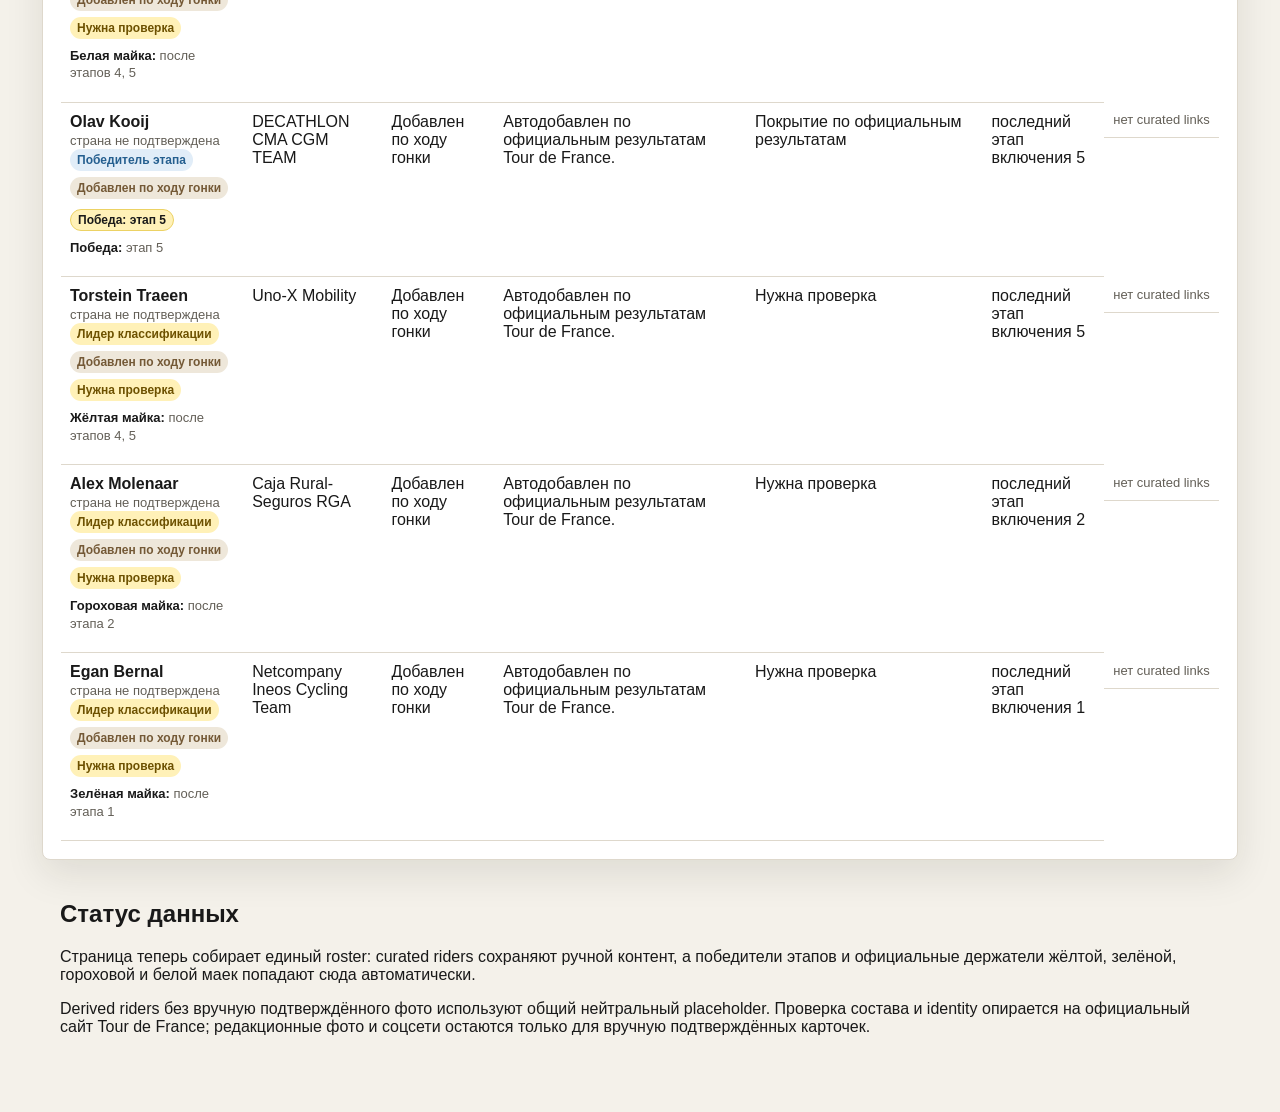
==== commit 8bfc587b: "Refresh live site content and cleanup" ====
--- a/riders.html
+++ b/riders.html
@@ -23,16 +23,16 @@
   <main>
     <section class="summary">
       <article>
-        <strong>GC</strong>
-        <span>Погачар, Вингегор, Эвенепул, Роглич, Липовиц, Айюсо, дель Торо.</span>
+        <strong id="ridersSummaryWinnerTitle">Последний победитель</strong>
+        <span id="ridersSummaryWinnerText">Обновляем...</span>
       </article>
       <article>
-        <strong>Спринт</strong>
-        <span>Филипсен, Мерлир, Гирмай, Педерсен.</span>
+        <strong id="ridersSummaryJerseysTitle">Майки сейчас</strong>
+        <span id="ridersSummaryJerseysText">Обновляем...</span>
       </article>
       <article>
-        <strong>Шоу и этапы</strong>
-        <span>Ван дер Пул, Пидкок, Алафилипп, Хили, Карапас.</span>
+        <strong id="ridersSummaryFreshTitle">Новые имена по гонке</strong>
+        <span id="ridersSummaryFreshText">Обновляем...</span>
       </article>
     </section>
 
--- a/assets/riders.css
+++ b/assets/riders.css
@@ -145,6 +145,14 @@
   border-radius: 8px;
   overflow: hidden;
   box-shadow: var(--shadow);
+  scroll-margin-block: 24px;
+}
+
+.card:target,
+.card:focus {
+  border-color: var(--yellow);
+  box-shadow: 0 0 0 3px rgba(247, 209, 23, .35), var(--shadow);
+  outline: none;
 }
 
 .photo {
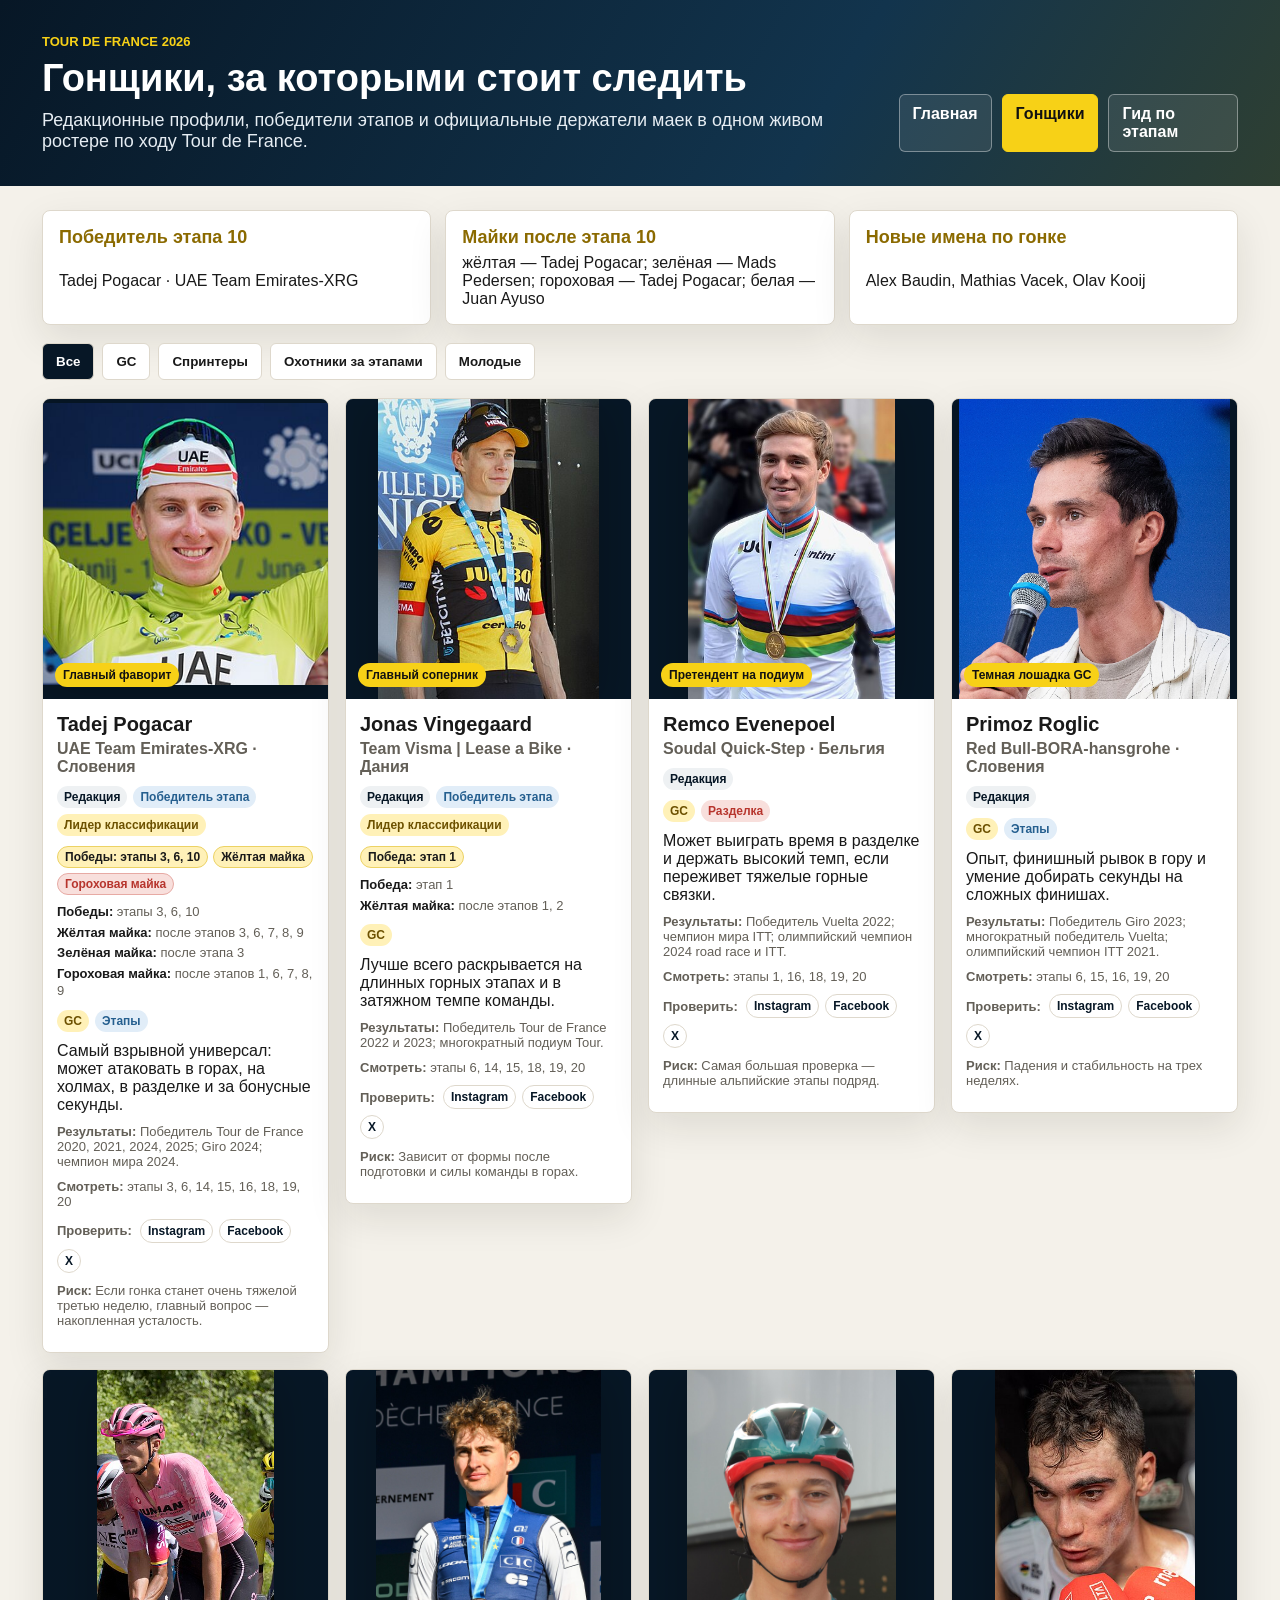
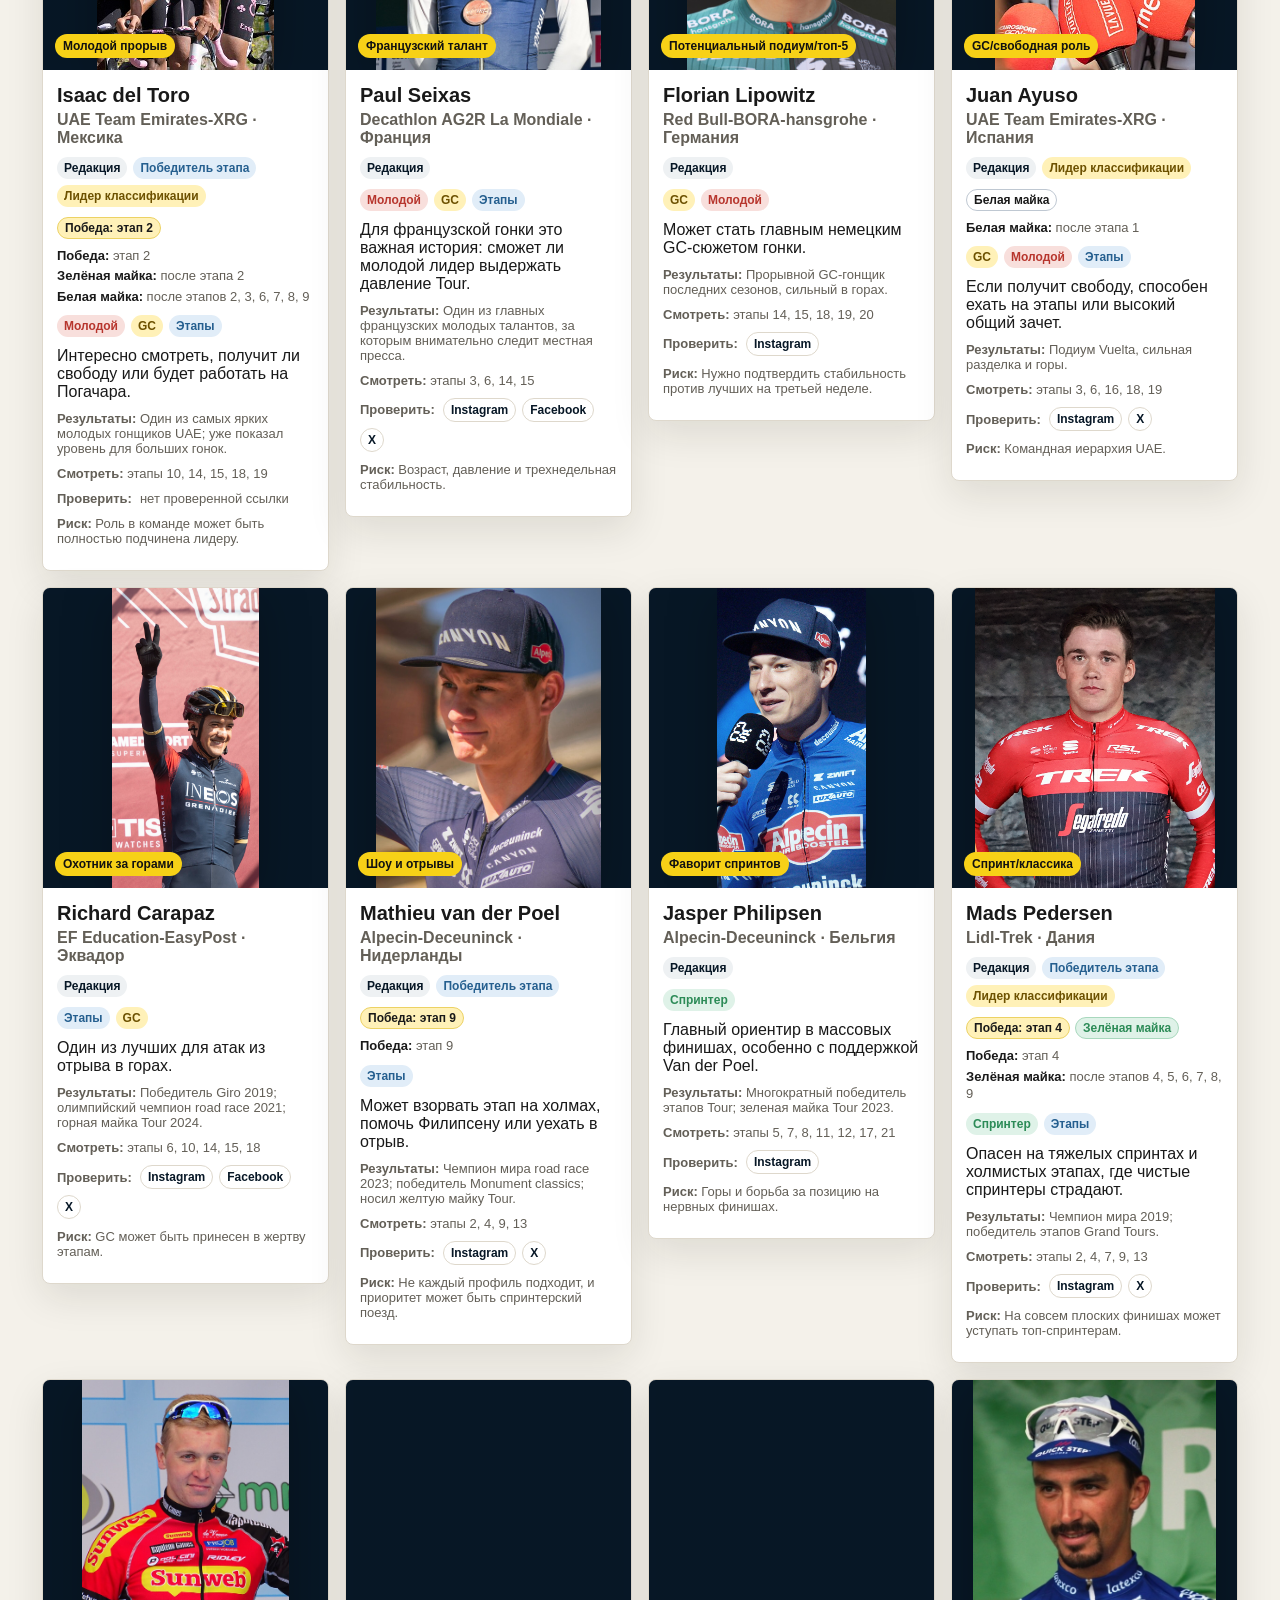
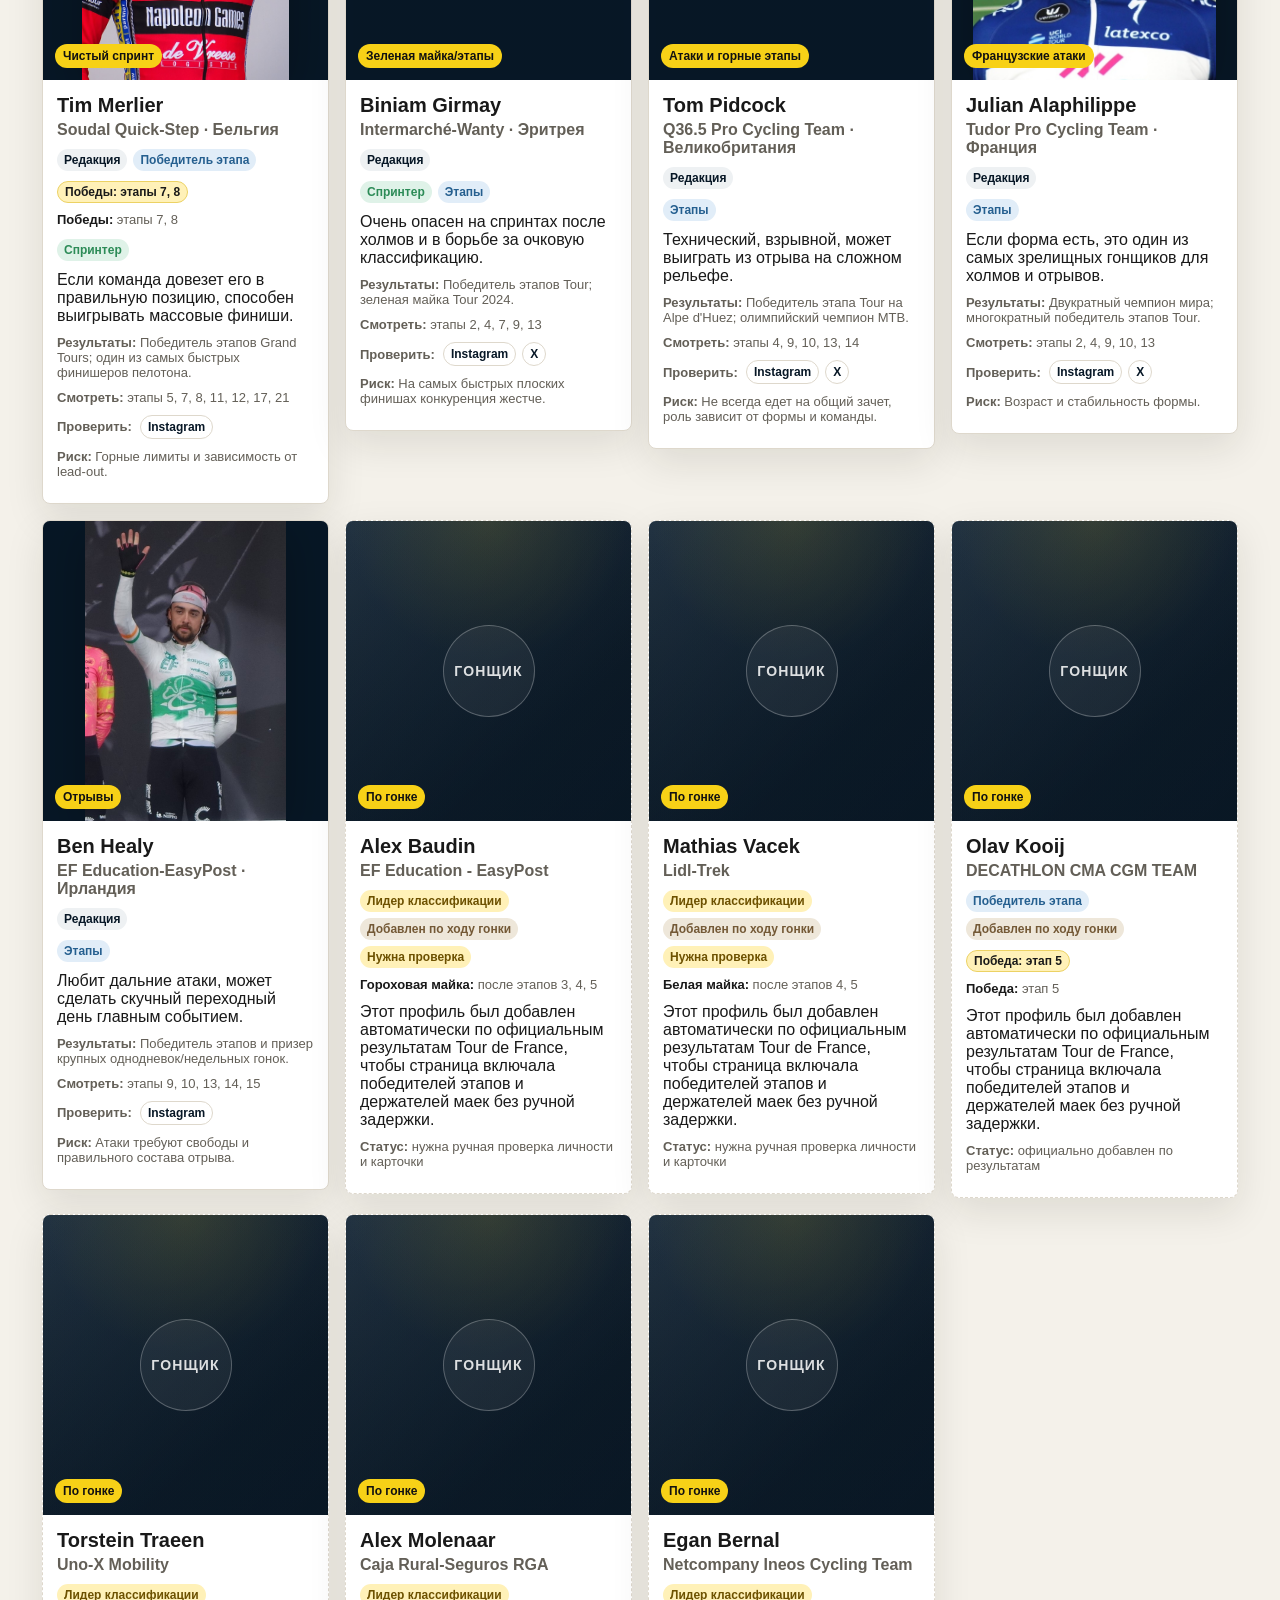
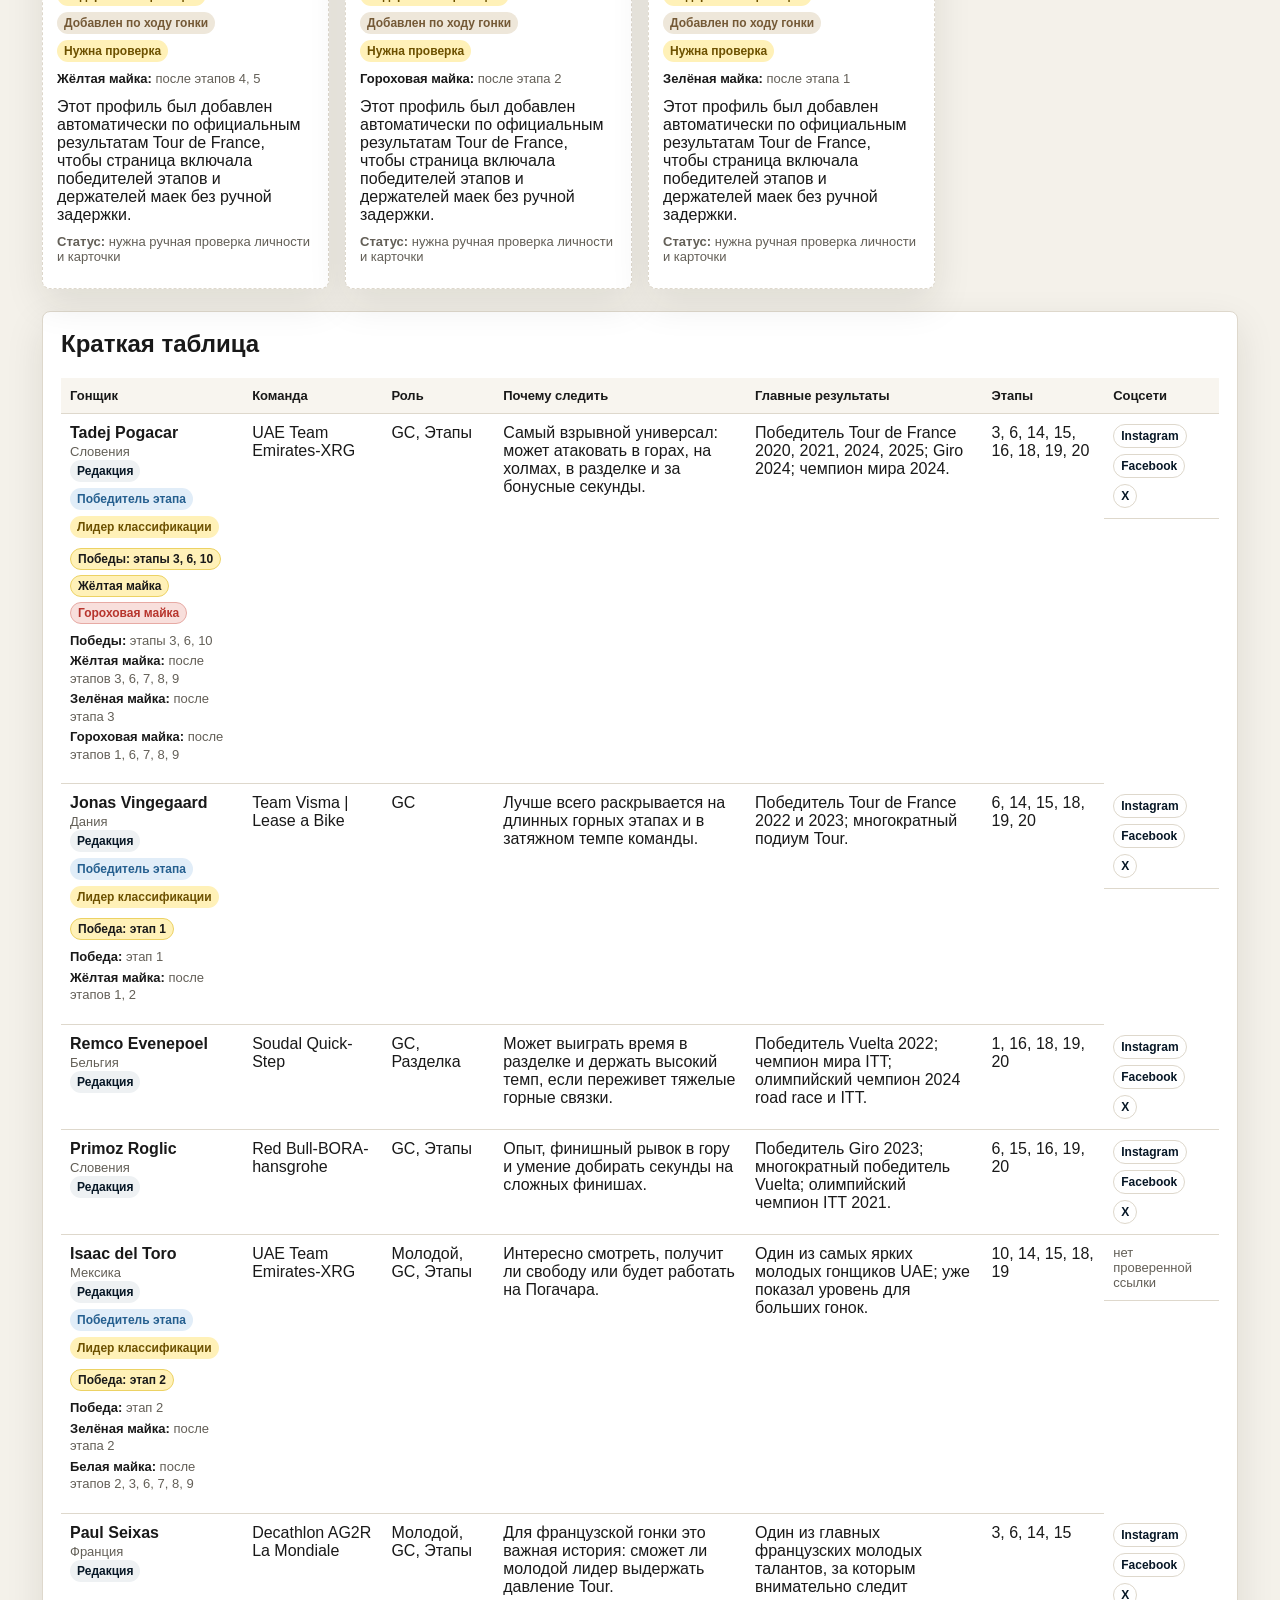
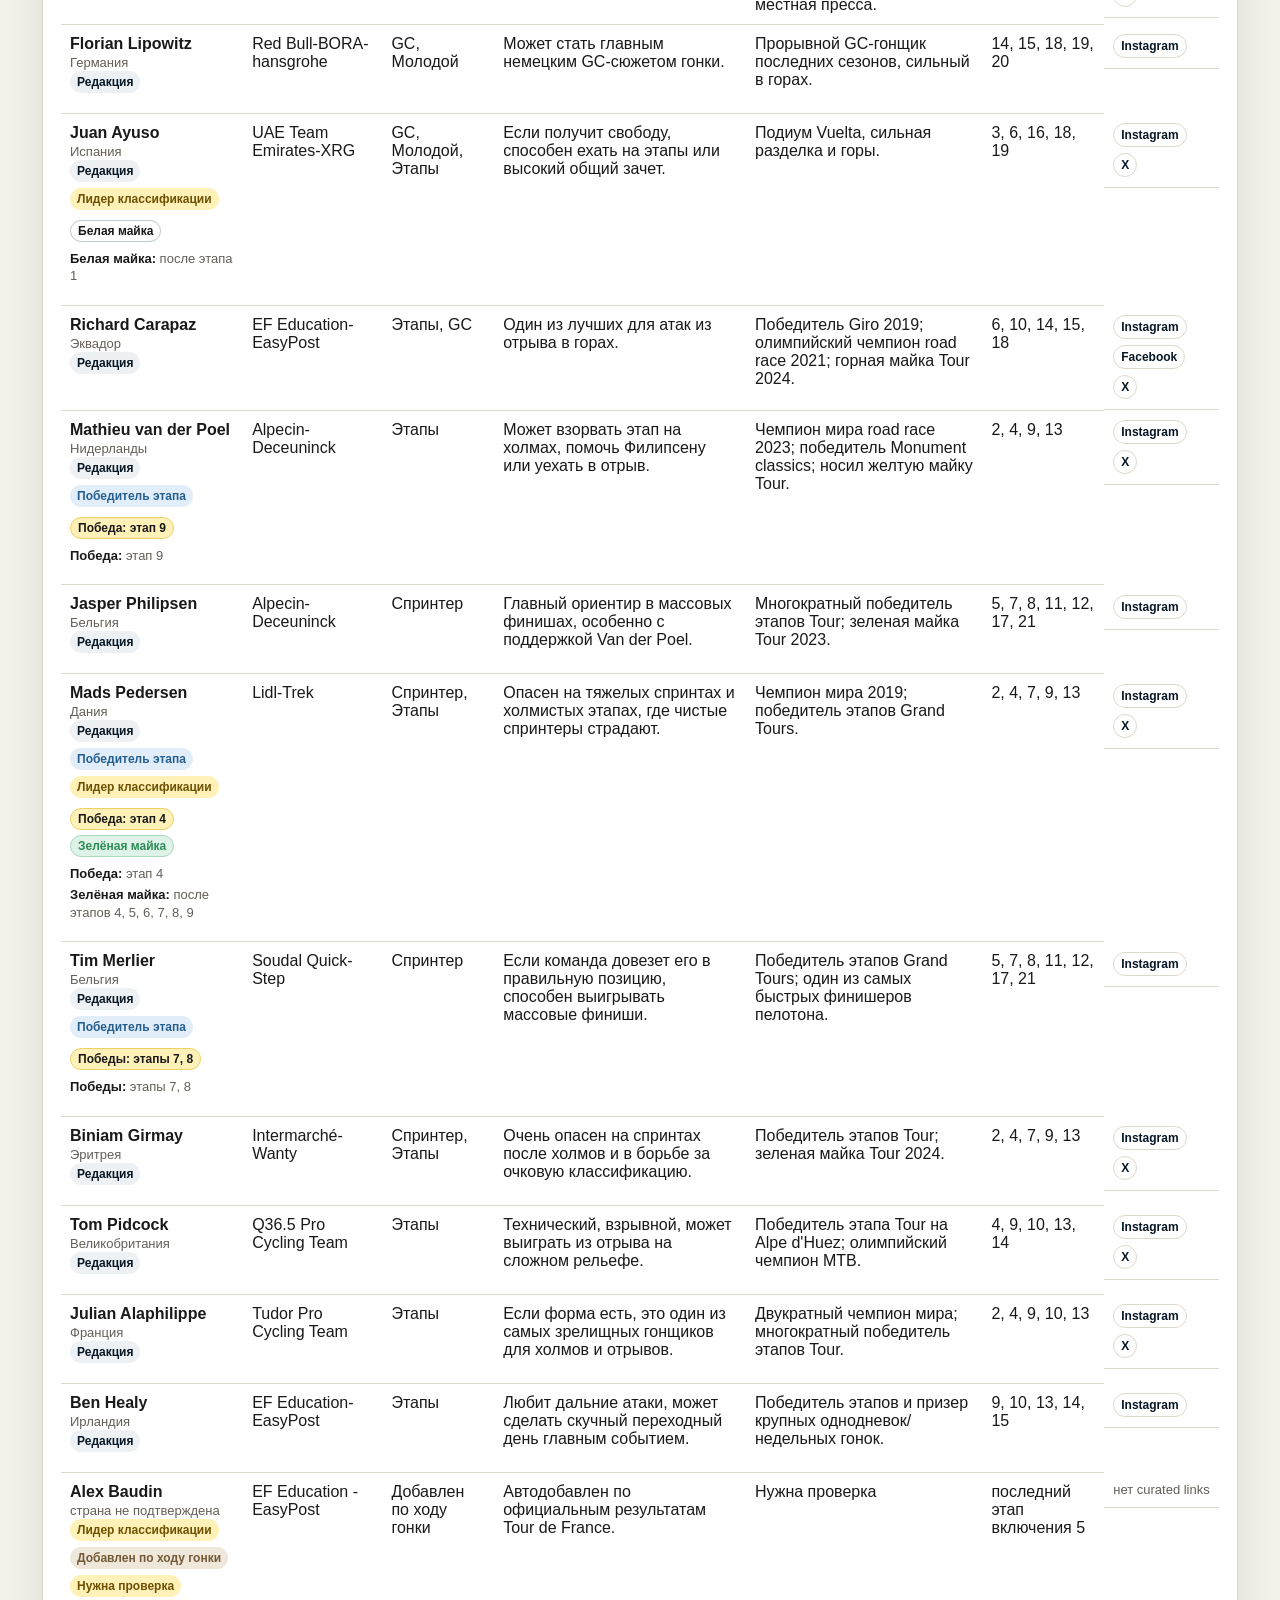
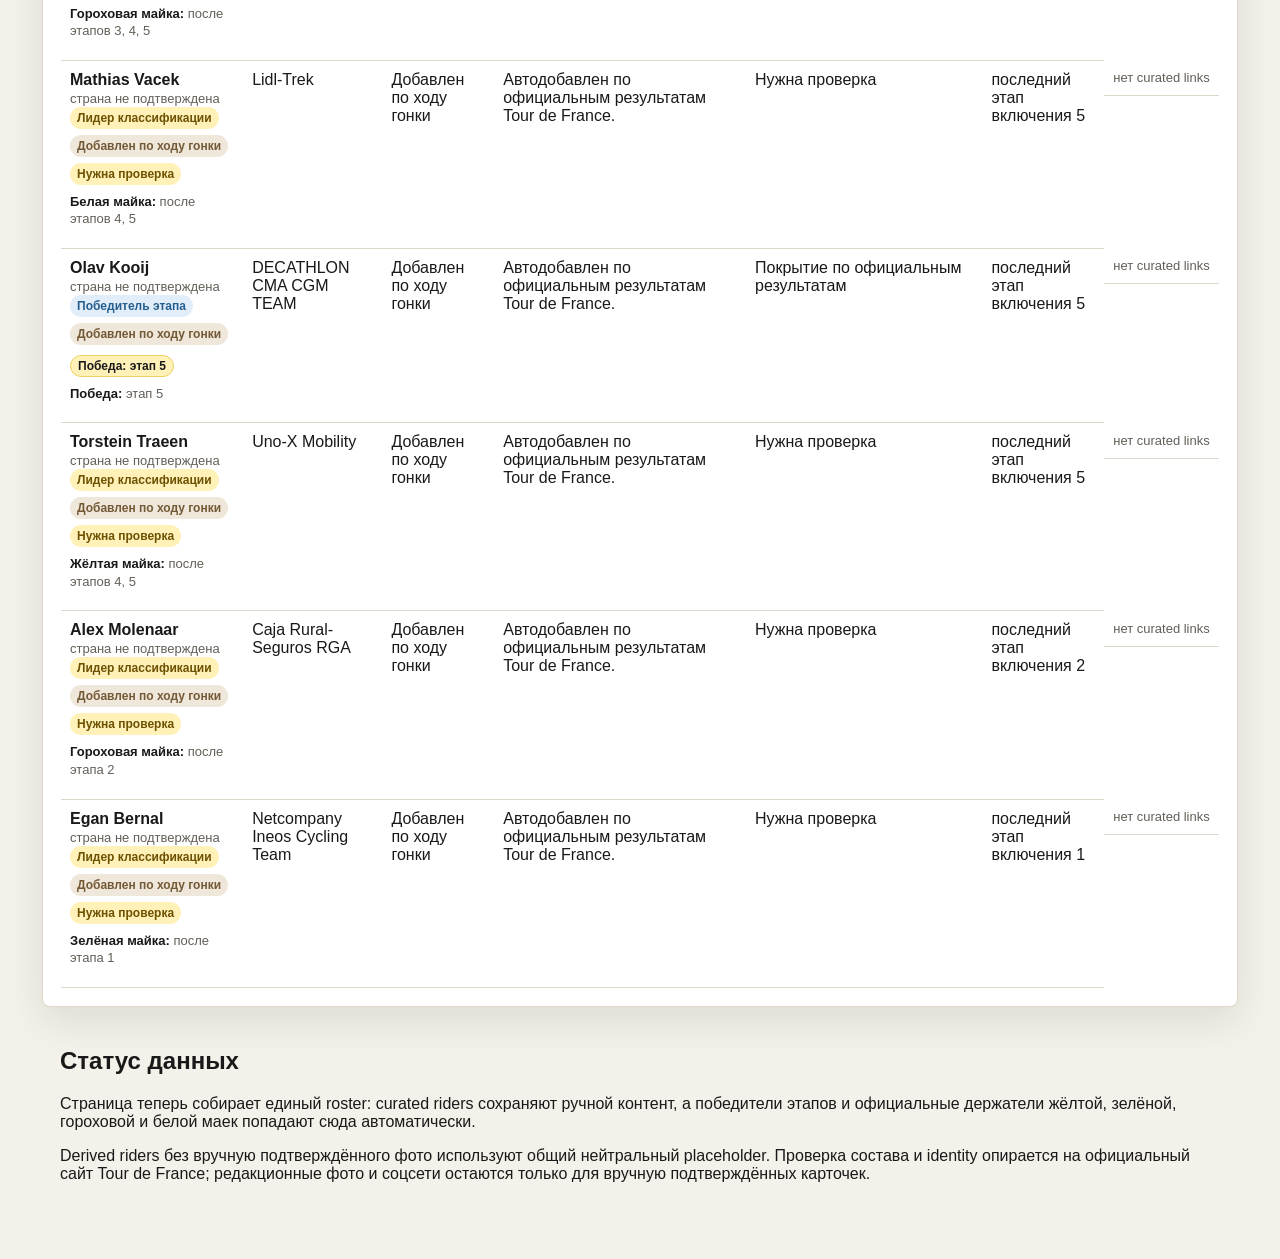
==== commit 83e3be57: "Bust browser cache for live data" ====
--- a/riders.html
+++ b/riders.html
@@ -73,7 +73,7 @@
     </section>
   </main>
 
-  <script src="assets/data.js"></script>
+  <script src="assets/data.js?v=20260715-2"></script>
   <script src="assets/riders.js"></script>
 </body>
 </html>
